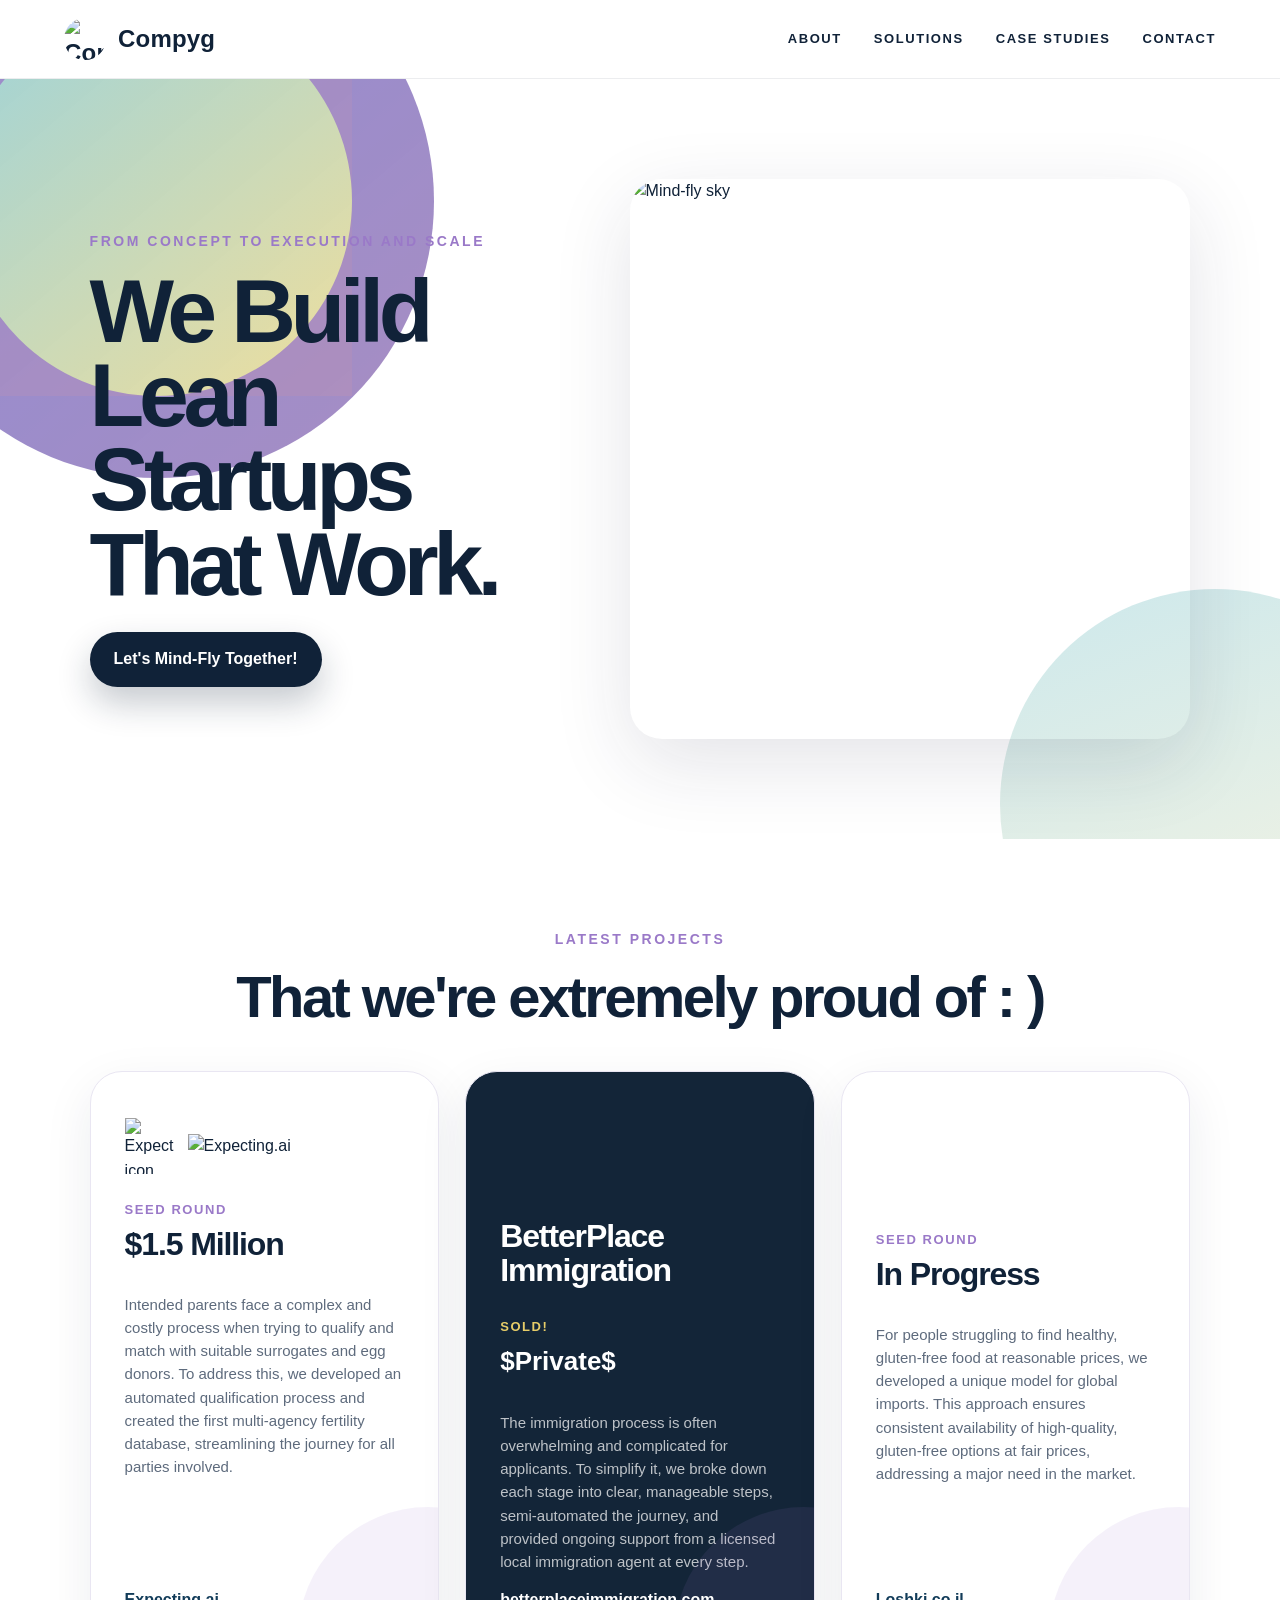
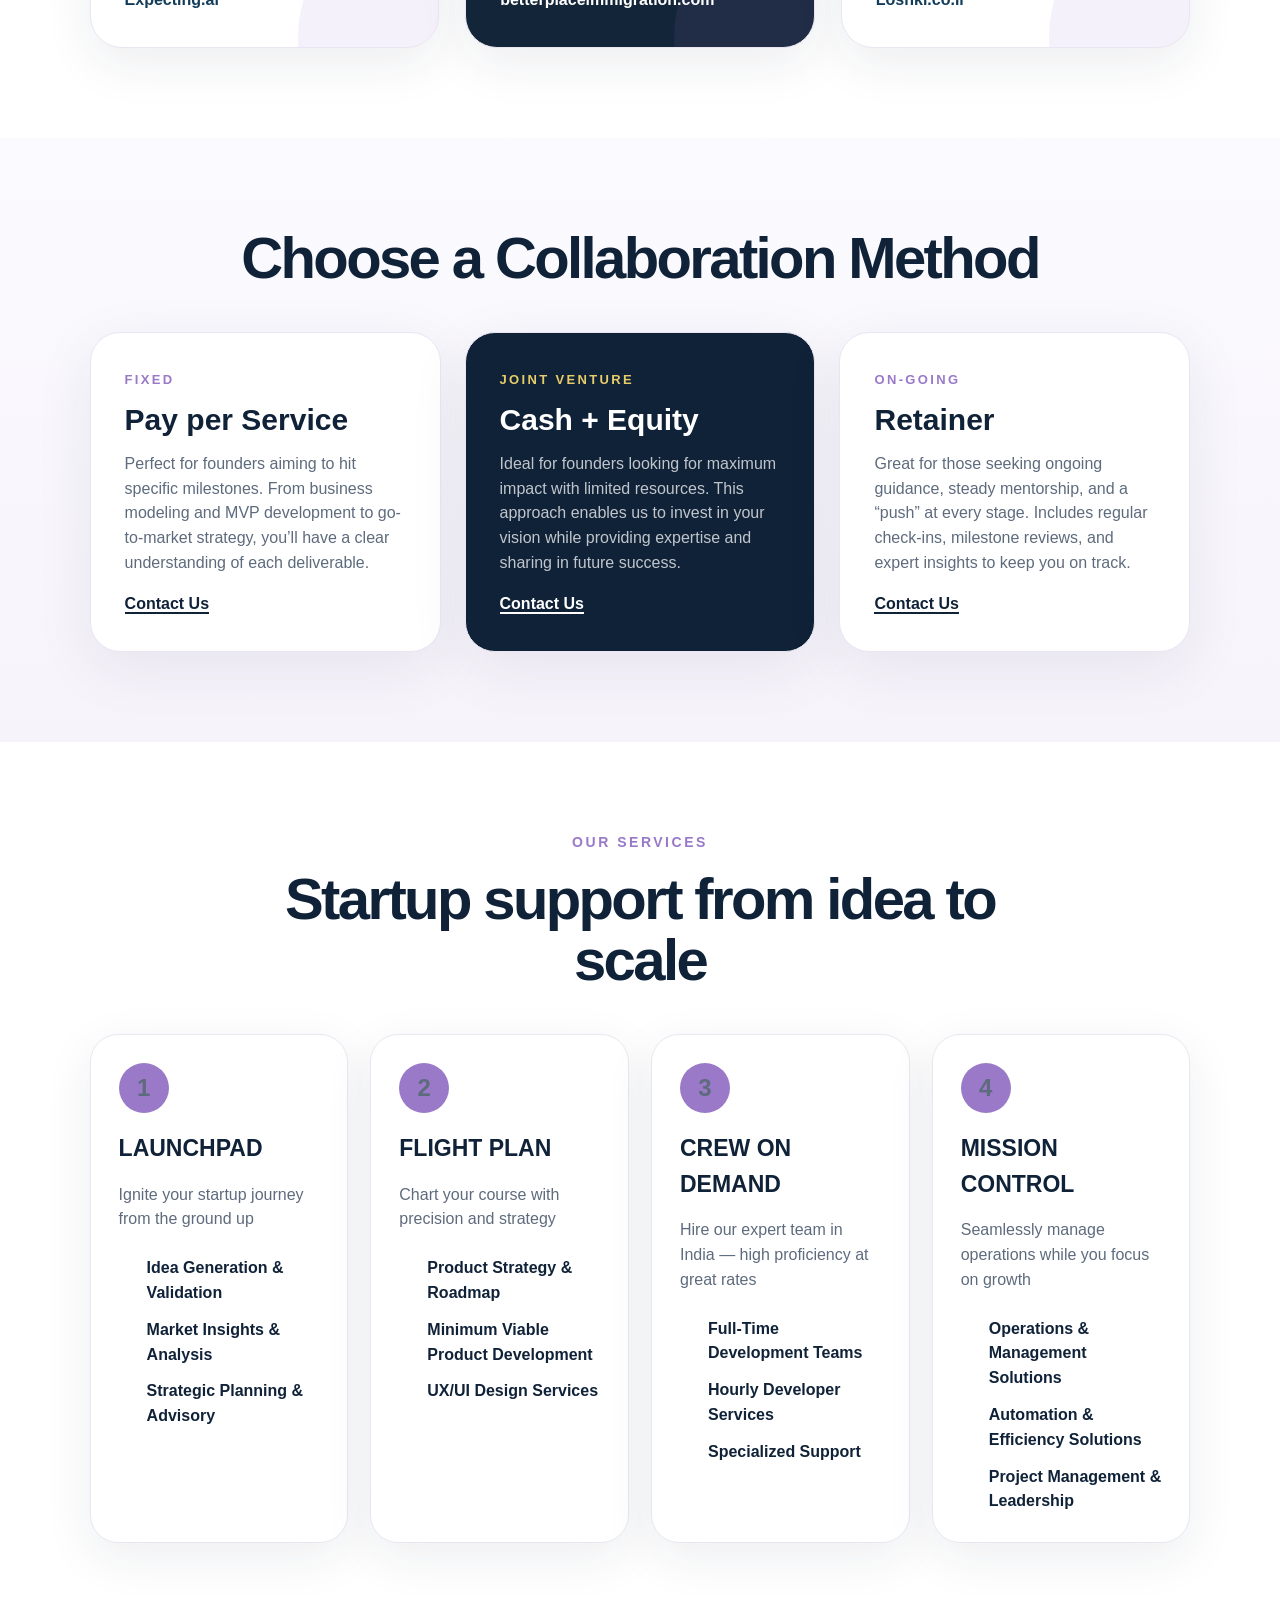
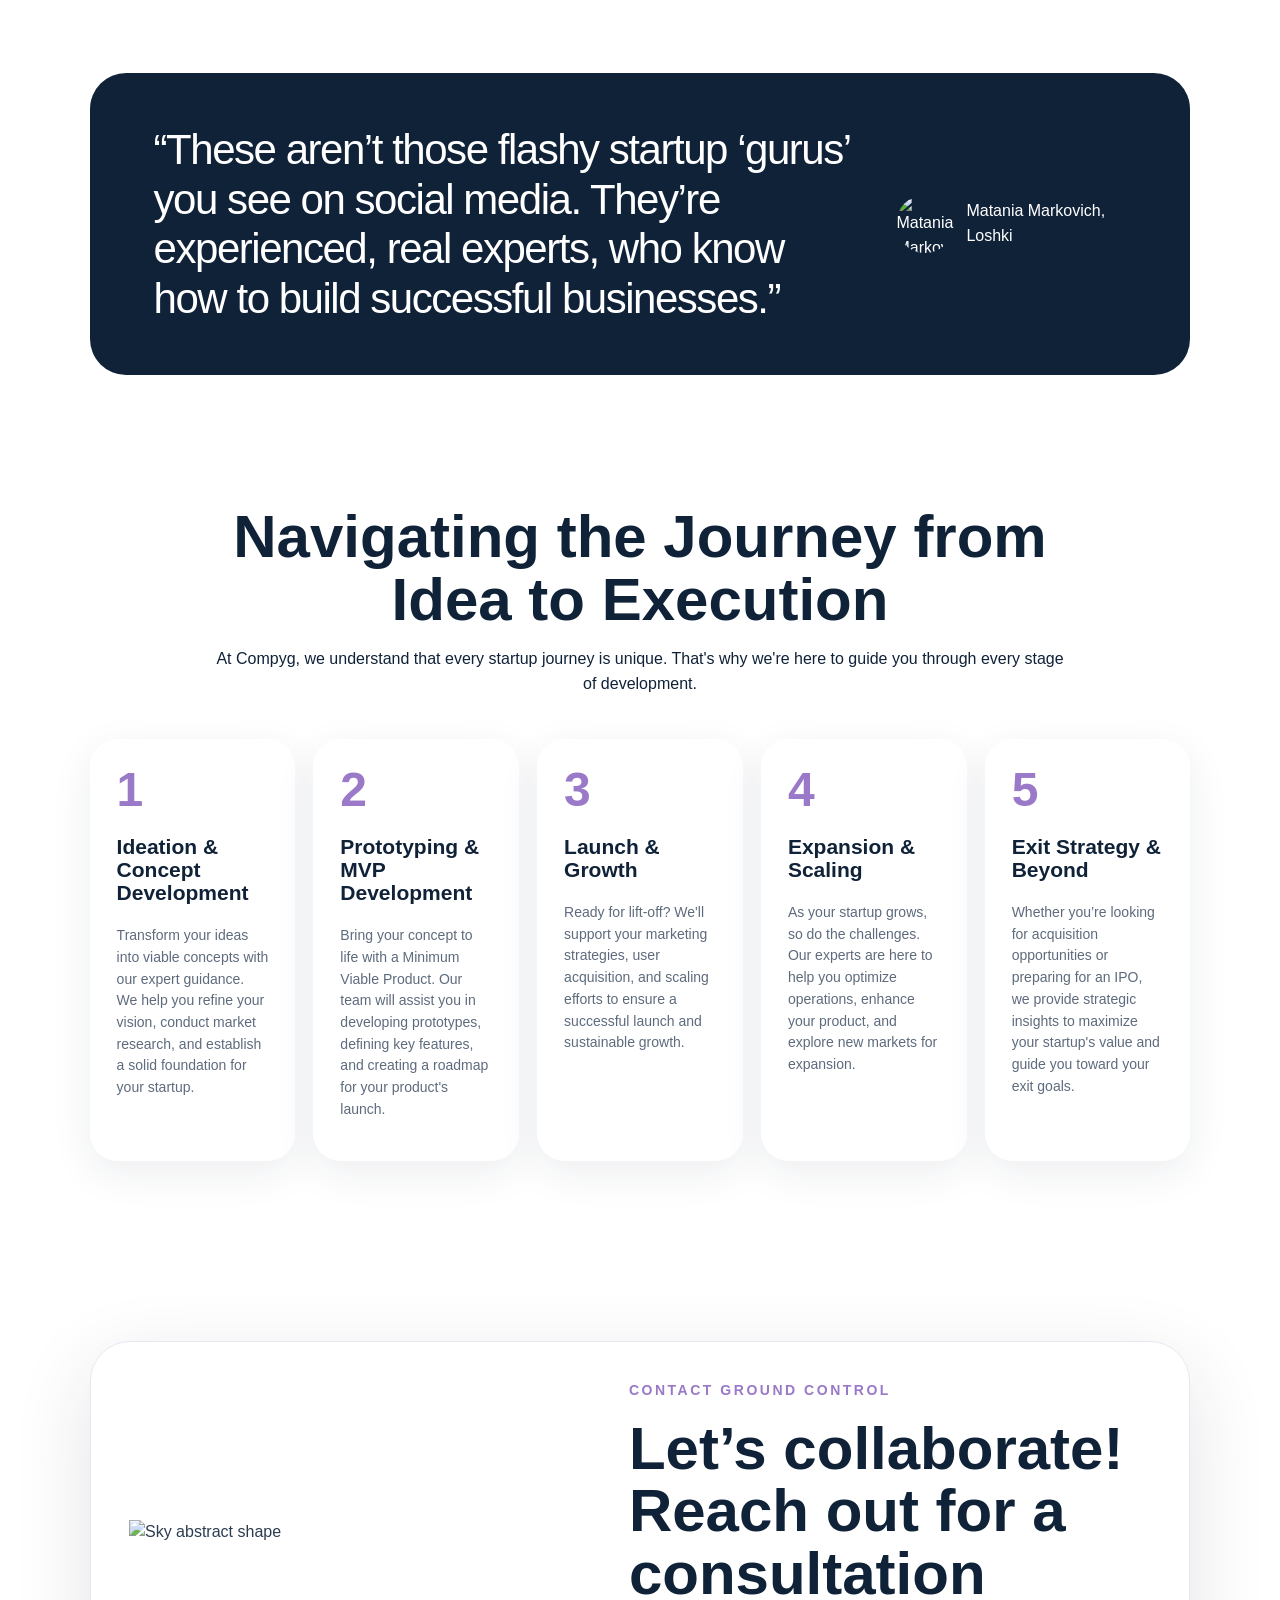
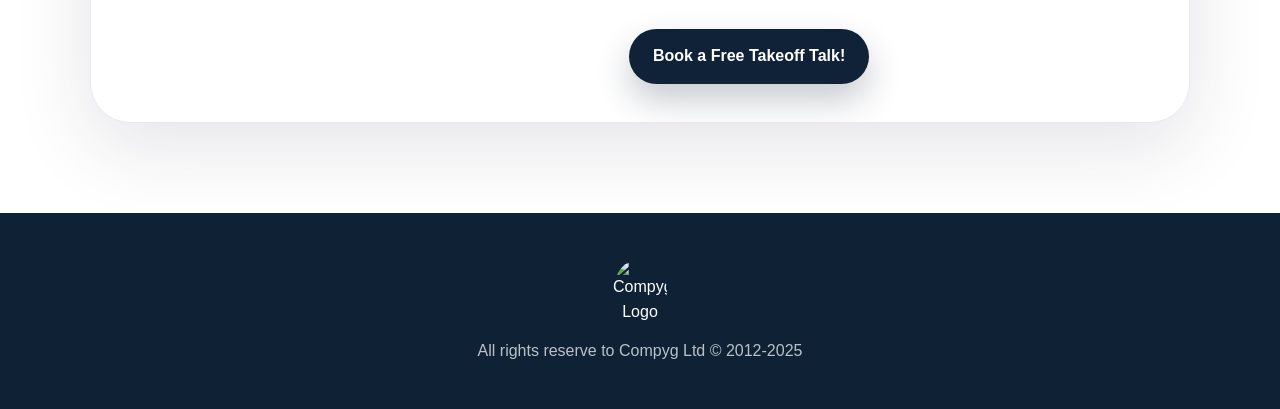
==== index.html @ 59d643e2 "Add files via upload" ====
<!doctype html>
<html lang="en">
<head>
  <meta charset="utf-8" />
  <meta name="viewport" content="width=device-width, initial-scale=1" />
  <title>Compyg | Lean Startups</title>
  <meta name="description" content="Compyg builds lean startups from concept to execution and scale." />
  <link rel="preconnect" href="https://static.wixstatic.com" crossorigin>
  <link rel="stylesheet" href="style.css" />
</head>
<body>
  <header class="site-header" id="top">
    <a class="brand" href="#top" aria-label="Compyg home">
      <img src="https://static.wixstatic.com/media/779230_fb5fd4c34a2f467f9e9f4702137cb8c5~mv2.png/v1/fill/w_49,h_50,al_c,q_85,usm_0.66_1.00_0.01,enc_avif,quality_auto/Compyg%20Logo.png" alt="Compyg Logo" />
      <span>Compyg</span>
    </a>
    <button class="menu-toggle" aria-label="Open menu" aria-expanded="false">☰</button>
    <nav class="nav">
      <a href="#about">ABOUT</a>
      <a href="#solutions">SOLUTIONS</a>
      <a href="#case-studies">CASE STUDIES</a>
      <a href="#contact">CONTACT</a>
    </nav>
  </header>

  <main>
    <section class="hero" id="about">
      <div class="hero-copy reveal">
        <p class="eyebrow">From Concept to Execution and Scale</p>
        <h1>We Build<br>Lean Startups<br>That Work.</h1>
        <a class="button" href="#contact">Let's Mind-Fly Together!</a>
      </div>
      <div class="hero-art reveal delay-1">
        <img src="https://static.wixstatic.com/media/779230_49ca54322d544bb7a9aaeac55e154f4a~mv2.jpeg/v1/fill/w_980,h_560,al_c,q_85,usm_0.66_1.00_0.01,enc_avif,quality_auto/779230_49ca54322d544bb7a9aaeac55e154f4a~mv2.jpeg" alt="Mind-fly sky" />
      </div>
    </section>

    <section class="projects" id="case-studies">
      <div class="section-heading reveal">
        <p class="eyebrow">LATEST PROJECTS</p>
        <h2>That we're extremely proud of : )</h2>
      </div>
      <div class="project-grid">
        <article class="project-card reveal">
          <div class="logo-row">
            <img class="logo-icon" src="https://static.wixstatic.com/media/779230_f5bbeabfd97249acb2cada02f5f7966b~mv2.png/v1/crop/x_0,y_0,w_49,h_56/fill/w_49,h_56,al_c,q_85,enc_avif,quality_auto/expecting.png" alt="Expecting icon" />
            <img class="logo-word" src="https://static.wixstatic.com/media/779230_f5bbeabfd97249acb2cada02f5f7966b~mv2.png/v1/crop/x_48,y_0,w_278,h_56/fill/w_209,h_42,al_c,q_85,usm_0.66_1.00_0.01,enc_avif,quality_auto/expecting.png" alt="Expecting.ai" />
          </div>
          <p class="tag">SEED ROUND</p>
          <h3>$1.5 Million</h3>
          <p>Intended parents face a complex and costly process when trying to qualify and match with suitable surrogates and egg donors. To address this, we developed an automated qualification process and created the first multi-agency fertility database, streamlining the journey for all parties involved.</p>
          <a href="https://expecting.ai" target="_blank" rel="noopener">Expecting.ai</a>
        </article>

        <article class="project-card dark reveal delay-1">
          <div class="project-illustration bird" aria-hidden="true"></div>
          <h3>BetterPlace Immigration</h3>
          <p class="tag">SOLD!</p>
          <h4>$Private$</h4>
          <p>The immigration process is often overwhelming and complicated for applicants. To simplify it, we broke down each stage into clear, manageable steps, semi-automated the journey, and provided ongoing support from a licensed local immigration agent at every step.</p>
          <a href="https://www.betterplaceimmigration.com" target="_blank" rel="noopener">betterplaceimmigration.com</a>
        </article>

        <article class="project-card reveal delay-2">
          <div class="project-illustration loshki" aria-hidden="true"></div>
          <p class="tag">SEED ROUND</p>
          <h3>In Progress</h3>
          <p>For people struggling to find healthy, gluten-free food at reasonable prices, we developed a unique model for global imports. This approach ensures consistent availability of high-quality, gluten-free options at fair prices, addressing a major need in the market.</p>
          <a href="https://loshki.co.il" target="_blank" rel="noopener">Loshki.co.il</a>
        </article>
      </div>
    </section>

    <section class="collaboration">
      <div class="section-heading reveal">
        <h2>Choose a Collaboration Method</h2>
      </div>
      <div class="method-grid">
        <article class="method reveal">
          <span>FIXED</span>
          <h3>Pay per Service</h3>
          <p>Perfect for founders aiming to hit specific milestones. From business modeling and MVP development to go-to-market strategy, you’ll have a clear understanding of each deliverable.</p>
          <a class="text-link" href="#contact">Contact Us</a>
        </article>
        <article class="method featured reveal delay-1">
          <span>JOINT VENTURE</span>
          <h3>Cash + Equity</h3>
          <p>Ideal for founders looking for maximum impact with limited resources. This approach enables us to invest in your vision while providing expertise and sharing in future success.</p>
          <a class="text-link" href="#contact">Contact Us</a>
        </article>
        <article class="method reveal delay-2">
          <span>ON-GOING</span>
          <h3>Retainer</h3>
          <p>Great for those seeking ongoing guidance, steady mentorship, and a “push” at every stage. Includes regular check-ins, milestone reviews, and expert insights to keep you on track.</p>
          <a class="text-link" href="#contact">Contact Us</a>
        </article>
      </div>
    </section>

    <section class="services" id="solutions">
      <div class="section-heading reveal">
        <p class="eyebrow">OUR SERVICES</p>
        <h2>Startup support from idea to scale</h2>
      </div>
      <div class="services-grid">
        <article class="service-card reveal">
          <p class="number">1</p>
          <h3>LAUNCHPAD</h3>
          <p>Ignite your startup journey from the ground up</p>
          <ul>
            <li>Idea Generation & Validation</li>
            <li>Market Insights & Analysis</li>
            <li>Strategic Planning & Advisory</li>
          </ul>
        </article>
        <article class="service-card reveal delay-1">
          <p class="number">2</p>
          <h3>FLIGHT PLAN</h3>
          <p>Chart your course with precision and strategy</p>
          <ul>
            <li>Product Strategy & Roadmap</li>
            <li>Minimum Viable Product Development</li>
            <li>UX/UI Design Services</li>
          </ul>
        </article>
        <article class="service-card reveal delay-2">
          <p class="number">3</p>
          <h3>CREW ON DEMAND</h3>
          <p>Hire our expert team in India — high proficiency at great rates</p>
          <ul>
            <li>Full-Time Development Teams</li>
            <li>Hourly Developer Services</li>
            <li>Specialized Support</li>
          </ul>
        </article>
        <article class="service-card reveal delay-3">
          <p class="number">4</p>
          <h3>MISSION CONTROL</h3>
          <p>Seamlessly manage operations while you focus on growth</p>
          <ul>
            <li>Operations & Management Solutions</li>
            <li>Automation & Efficiency Solutions</li>
            <li>Project Management & Leadership</li>
          </ul>
        </article>
      </div>
    </section>

    <section class="testimonial reveal">
      <blockquote>“These aren’t those flashy startup ‘gurus’ you see on social media. They’re experienced, real experts, who know how to build successful businesses.”</blockquote>
      <div class="person">
        <img src="https://static.wixstatic.com/media/779230_3e6a9fab31aa40bdb176e8ccf349cb97~mv2.png/v1/fill/w_50,h_50,al_c,q_85,usm_0.66_1.00_0.01,enc_avif,quality_auto/Matania.png" alt="Matania Markovich" />
        <span>Matania Markovich, Loshki</span>
      </div>
    </section>

    <section class="journey">
      <div class="journey-bg" aria-hidden="true"></div>
      <div class="journey-content reveal">
        <h2>Navigating the Journey from Idea to Execution</h2>
        <p>At Compyg, we understand that every startup journey is unique. That's why we're here to guide you through every stage of development.</p>
      </div>
      <div class="timeline">
        <article class="step reveal"><b>1</b><h3>Ideation & Concept Development</h3><p>Transform your ideas into viable concepts with our expert guidance. We help you refine your vision, conduct market research, and establish a solid foundation for your startup.</p></article>
        <article class="step reveal"><b>2</b><h3>Prototyping & MVP Development</h3><p>Bring your concept to life with a Minimum Viable Product. Our team will assist you in developing prototypes, defining key features, and creating a roadmap for your product's launch.</p></article>
        <article class="step reveal"><b>3</b><h3>Launch & Growth</h3><p>Ready for lift-off? We'll support your marketing strategies, user acquisition, and scaling efforts to ensure a successful launch and sustainable growth.</p></article>
        <article class="step reveal"><b>4</b><h3>Expansion & Scaling</h3><p>As your startup grows, so do the challenges. Our experts are here to help you optimize operations, enhance your product, and explore new markets for expansion.</p></article>
        <article class="step reveal"><b>5</b><h3>Exit Strategy & Beyond</h3><p>Whether you’re looking for acquisition opportunities or preparing for an IPO, we provide strategic insights to maximize your startup's value and guide you toward your exit goals.</p></article>
      </div>
    </section>

    <section class="contact" id="contact">
      <div class="contact-card reveal">
        <img src="https://static.wixstatic.com/media/779230_6e0ff7c72d1e427b8496a004bf12462e~mv2.png/v1/fill/w_640,h_618,al_c,q_90,usm_0.66_1.00_0.01,enc_avif,quality_auto/CONTACT.png" alt="Sky abstract shape" />
        <div>
          <p class="eyebrow">CONTACT GROUND CONTROL</p>
          <h2>Let’s collaborate! Reach out for a consultation</h2>
          <a class="button" href="mailto:info@compyg.com?subject=Free%20Takeoff%20Talk">Book a Free Takeoff Talk!</a>
        </div>
      </div>
    </section>
  </main>

  <footer>
    <img src="https://static.wixstatic.com/media/779230_fb5fd4c34a2f467f9e9f4702137cb8c5~mv2.png/v1/fill/w_49,h_50,al_c,q_85,usm_0.66_1.00_0.01,enc_avif,quality_auto/Compyg%20Logo.png" alt="Compyg Logo" />
    <p>All rights reserve to Compyg Ltd © 2012-2025</p>
  </footer>

  <script src="script.js"></script>
</body>
</html>
---- style.css ----
:root {
  
  --ink:#102238;
  --muted:#5e6b7d;
  --soft:#f6f3fb;
  --line:#e9e6f2;
  --purple:#9a79c8;
  --gold:#e7cd68;
  --blue:#123c59;
  --sky:#73c0ca;
  --white:#fff;
  --shadow:0 24px 80px rgba(31,32,68,.12);
}
* {
  box-sizing:border-box}
html {
  scroll-behavior:smooth}
body {
  margin:0;
  font-family:Inter,Arial,Helvetica,sans-serif;
  color:var(--ink);
  background:#fff;
  line-height:1.55;
  overflow-x:hidden}
a {
  color:inherit;
  text-decoration:none}
 img {
  max-width:100%;
  display:block}
.site-header {
  position:sticky;
  top:0;
  z-index:20;
  background:rgba(255,255,255,.9);
  backdrop-filter:blur(14px);
  display:flex;
  align-items:center;
  justify-content:space-between;
  padding:18px clamp(20px,5vw,72px);
  border-bottom:1px solid rgba(16,34,56,.08)}
.brand {
  display:flex;
  align-items:center;
  gap:12px;
  font-weight:800;
  font-size:24px;
  letter-spacing:.2px}
.brand img {
  width:42px;
  height:42px;
  border-radius:50%}
.nav {
  display:flex;
  align-items:center;
  gap:32px;
  font-size:13px;
  font-weight:800;
  letter-spacing:.12em}
.nav a {
  position:relative}
.nav a:after {
  content:"";
  position:absolute;
  left:0;
  right:0;
  bottom:-7px;
  height:2px;
  background:var(--purple);
  transform:scaleX(0);
  transition:.25s}
.nav a:hover:after {
  transform:scaleX(1)}
.menu-toggle {
  display:none;
  border:0;
  background:transparent;
  font-size:26px;
  padding:10px;
  line-height:1;
  cursor:pointer;
  min-width:44px;
  min-height:44px}
.hero {
  position:relative;
  min-height:760px;
  display:grid;
  grid-template-columns:minmax(280px,480px) 1fr;
  gap:60px;
  align-items:center;
  padding:80px clamp(20px,7vw,96px);
  overflow:hidden}
.hero:before {
  content:"";
  position:absolute;
  top:-155px;
  left:-120px;
  width:390px;
  height:390px;
  border-radius:50%;
  border:82px solid rgba(154,121,200,.78);
  background:linear-gradient(140deg,rgba(115,192,202,.7),rgba(231,205,104,.65));
  z-index:-1}
.hero:after {
  content:"";
  position:absolute;
  right:-150px;
  bottom:-180px;
  width:430px;
  height:430px;
  border-radius:50%;
  background:linear-gradient(160deg,rgba(115,192,202,.36),rgba(231,205,104,.2));
  z-index:-1}
.eyebrow {
  font-size:14px;
  text-transform:uppercase;
  letter-spacing:.18em;
  font-weight:900;
  color:var(--purple);
  margin:0 0 16px}
.hero h1 {
  font-size:clamp(52px,7vw,92px);
  line-height:.94;
  margin:0 0 26px;
  letter-spacing:-.06em}
.button {
  display:inline-flex;
  align-items:center;
  justify-content:center;
  background:var(--ink);
  color:#fff;
  border-radius:999px;
  padding:15px 24px;
  font-weight:800;
  box-shadow:0 16px 34px rgba(16,34,56,.24);
  transition:.25s}
.button:hover {
  transform:translateY(-2px);
  box-shadow:0 20px 42px rgba(16,34,56,.3)}
.hero-art {
  border-radius:32px;
  overflow:hidden;
  box-shadow:var(--shadow);
  transform:rotate(-1deg)}
.hero-art img {
  width:100%;
  height:min(56vw,560px);
  object-fit:cover}
.projects,.collaboration,.services,.journey,.contact {
  padding:90px clamp(20px,7vw,96px)}
.section-heading {
  text-align:center;
  max-width:850px;
  margin:0 auto 44px}
.section-heading h2 {
  font-size:clamp(32px,5vw,58px);
  line-height:1.04;
  margin:0;
  letter-spacing:-.045em}
.project-grid {
  display:grid;
  grid-template-columns:repeat(3,1fr);
  gap:26px}
.project-card {
  background:#fff;
  border:1px solid var(--line);
  border-radius:32px;
  padding:34px;
  min-height:380px;
  display:flex;
  flex-direction:column;
  box-shadow:0 16px 50px rgba(31,32,68,.08);
  position:relative;
  overflow:hidden}
.project-card:before {
  content:"";
  position:absolute;
  inset:auto -120px -120px auto;
  width:260px;
  height:260px;
  border-radius:50%;
  background:rgba(154,121,200,.1)}
.project-card.dark {
  background:#132538;
  color:#fff}
.logo-row {
  height:80px;
  display:flex;
  align-items:center;
  gap:14px}
.logo-icon {
  width:49px;
  height:56px}
.logo-word {
  width:190px}
.tag {
  font-weight:900;
  color:var(--purple);
  letter-spacing:.12em;
  font-size:13px;
  text-transform:uppercase;
  margin:14px 0 4px}
.project-card.dark .tag {
  color:var(--gold)}
.project-card h3 {
  font-size:32px;
  line-height:1.05;
  margin:4px 0 16px;
  letter-spacing:-.035em}
.project-card h4 {
  font-size:26px;
  margin:0 0 14px}
.project-card p:not(.tag) {
  color:var(--muted);
  font-size:15px}
.project-card.dark p:not(.tag) {
  color:rgba(255,255,255,.72)}
.project-card a {
  font-weight:900;
  margin-top:auto;
  color:var(--blue);
  position:relative;
  z-index:1}
.project-card.dark a {
  color:#fff}
.project-illustration {
  height:96px;
  margin-bottom:14px;
  background-size:contain;
  background-repeat:no-repeat;
  background-position:left center}
.project-illustration.bird {
  background-image:url('https://static.wixstatic.com/media/779230_8e7aba164dcc4665a19f50f74b8e1655~mv2.png/v1/crop/x_0,y_0,w_342,h_446/fill/w_56,h_73,al_c,q_85,usm_0.66_1.00_0.01,enc_avif,quality_auto/Bird.png');
  filter:invert(1)}
.project-illustration.loshki {
  background-image:url('https://static.wixstatic.com/media/779230_6be3bb2d49db43e0b0cdea780b04cebc~mv2.png/v1/fill/w_238,h_113,al_c,q_85,usm_0.66_1.00_0.01,enc_avif,quality_auto/4.png')}
.collaboration {
  background:linear-gradient(180deg,#fbfbff,#f7f3fb)}
.method-grid {
  display:grid;
  grid-template-columns:repeat(3,1fr);
  gap:24px}
.method {
  background:#fff;
  border:1px solid var(--line);
  border-radius:30px;
  padding:34px;
  box-shadow:0 16px 60px rgba(31,32,68,.08)}
.method.featured {
  background:var(--ink);
  color:#fff;
  transform:translateY(-16px)}
.method span {
  font-size:13px;
  font-weight:900;
  letter-spacing:.18em;
  color:var(--purple)}
.method.featured span {
  color:var(--gold)}
.method h3 {
  font-size:30px;
  line-height:1.05;
  margin:12px 0 14px}
.method p {
  color:var(--muted)}
.method.featured p {
  color:rgba(255,255,255,.74)}
.text-link {
  font-weight:900;
  border-bottom:2px solid currentColor}
.services-grid {
  display:grid;
  grid-template-columns:repeat(4,1fr);
  gap:22px}
.service-card {
  border-radius:28px;
  padding:28px;
  background:#fff;
  border:1px solid var(--line);
  box-shadow:0 14px 50px rgba(31,32,68,.08)}
.number {
  width:50px;
  height:50px;
  border-radius:50%;
  display:grid;
  place-items:center;
  background:var(--purple);
  color:#fff;
  font-size:24px;
  font-weight:900;
  margin:0 0 18px!important}
.service-card h3 {
  font-size:23px;
  margin:0 0 10px}
.service-card p {
  color:var(--muted)}
.service-card ul {
  list-style:none;
  padding:0;
  margin:24px 0 0;
  display:grid;
  gap:12px}
.service-card li {
  position:relative;
  padding-left:28px;
  font-weight:700}
.service-card li:before {
  content:"";
  position:absolute;
  left:0;
  top:.4em;
  width:18px;
  height:18px;
  background:url('https://static.wixstatic.com/media/779230_03b8ab5324274835b4e51597aad52c8b~mv2.png/v1/fill/w_25,h_25,al_c,q_85,usm_0.66_1.00_0.01,enc_avif,quality_auto/Compyg%20Logo%20-%20V2.png') center/contain no-repeat}
.testimonial {
  margin:40px clamp(20px,7vw,96px);
  padding:52px clamp(24px,5vw,70px);
  border-radius:36px;
  background:#102238;
  color:#fff;
  display:flex;
  align-items:center;
  justify-content:space-between;
  gap:40px}
.testimonial blockquote {
  font-size:clamp(24px,4vw,42px);
  line-height:1.18;
  margin:0;
  letter-spacing:-.035em;
  max-width:900px}
.person {
  display:flex;
  align-items:center;
  gap:12px;
  min-width:230px}
.person img {
  width:58px;
  height:58px;
  border-radius:50%}
.journey {
  position:relative;
  background-image:linear-gradient(rgba(255,255,255,.86),rgba(255,255,255,.98)),url('https://static.wixstatic.com/media/779230_0f1f7bf6b04548d8a624fe1e39b440ab~mv2.webp/v1/fill/w_720,h_446,al_c,lg_1,q_80,enc_avif,quality_auto/779230_0f1f7bf6b04548d8a624fe1e39b440ab~mv2.webp');
  background-position:center;
  background-size:cover;
  background-attachment:fixed}
@media(hover:none),(max-width:1000px) {
  .journey {
    background-attachment:scroll}
}
.journey-content {
  max-width:850px;
  margin:0 auto 42px;
  text-align:center}
.journey-content h2 {
  font-size:clamp(34px,5vw,60px);
  line-height:1.05;
  margin:0 0 16px}
.timeline {
  display:grid;
  grid-template-columns:repeat(5,1fr);
  gap:18px}
.step {
  background:rgba(255,255,255,.84);
  backdrop-filter:blur(12px);
  border:1px solid rgba(255,255,255,.9);
  border-radius:28px;
  padding:26px;
  box-shadow:0 12px 40px rgba(31,32,68,.08)}
.step b {
  font-size:48px;
  color:var(--purple);
  line-height:1}
.step h3 {
  font-size:21px;
  line-height:1.1}
.step p {
  font-size:14px;
  color:var(--muted)}
.contact-card {
  max-width:1100px;
  margin:auto;
  border-radius:40px;
  background:#fff;
  border:1px solid var(--line);
  box-shadow:var(--shadow);
  display:grid;
  grid-template-columns:.9fr 1fr;
  gap:30px;
  align-items:center;
  padding:38px;
  overflow:hidden}
.contact-card img {
  opacity:.88}
.contact-card h2 {
  font-size:clamp(34px,5vw,60px);
  line-height:1.04;
  margin:0 0 24px}
footer {
  padding:46px 20px;
  text-align:center;
  background:#0f2134;
  color:#fff}
footer img {
  width:54px;
  margin:0 auto 14px;
  border-radius:50%}
footer p {
  margin:0;
  color:rgba(255,255,255,.72)}
.reveal {
  opacity:0;
  transform:translateY(22px);
  transition:opacity .65s ease,transform .65s ease}
.reveal.visible {
  opacity:1;
  transform:none}
.delay-1 {
  transition-delay:.1s}
.delay-2 {
  transition-delay:.2s}
.delay-3 {
  transition-delay:.3s}
@media(max-width:1000px) {
  .hero {
  grid-template-columns:1fr;
  min-height:auto}
.project-grid,.method-grid {
  grid-template-columns:1fr}
.method.featured {
  transform:none}
.services-grid {
  grid-template-columns:repeat(2,1fr)}
.timeline {
  grid-template-columns:1fr 1fr}
.testimonial {
  display:block}
.person {
  margin-top:28px}
.contact-card {
  grid-template-columns:1fr}
}
@media(max-width:720px) {
  .site-header {
  padding:14px 18px}
.menu-toggle {
  display:block}
.nav {
  position:absolute;
  top:70px;
  left:16px;
  right:16px;
  padding:18px;
  background:#fff;
  border:1px solid var(--line);
  border-radius:18px;
  box-shadow:var(--shadow);
  display:none;
  flex-direction:column;
  align-items:flex-start}
.nav.open {
  display:flex}
.hero,.projects,.collaboration,.services,.journey,.contact {
  padding:62px 18px}
.hero h1 {
  font-size:54px}
.services-grid,.timeline {
  grid-template-columns:1fr}
.project-card,.method,.service-card {
  border-radius:24px;
  padding:26px}
.testimonial {
  margin:20px 18px;
  padding:32px 24px}
.brand span {
  font-size:20px}
}

@media(max-width:480px) {
  .hero {
    padding:48px 16px;
    gap:36px}
  .hero:before {
    width:240px;
    height:240px;
    border-width:48px;
    top:-90px;
    left:-80px}
  .hero:after {
    width:260px;
    height:260px;
    right:-110px;
    bottom:-120px}
  .hero h1 {
    font-size:38px;
    letter-spacing:-.04em}
  .eyebrow {
    font-size:12px}
  .button {
    width:100%;
    padding:16px 20px}
  .section-heading h2 {
    font-size:28px}
  .project-card,.method,.service-card {
    padding:22px}
  .project-card h3 {
    font-size:26px}
  .timeline {
    grid-template-columns:1fr}
  .step b {
    font-size:36px}
  .testimonial blockquote {
    font-size:22px}
  .contact-card {
    padding:24px;
    border-radius:28px}
  .contact-card h2 {
    font-size:28px}
}

/* Respect reduced-motion preference: skip the reveal animation entirely */
@media(prefers-reduced-motion:reduce) {
  html {
    scroll-behavior:auto}
  .reveal {
    opacity:1;
    transform:none;
    transition:none}
}
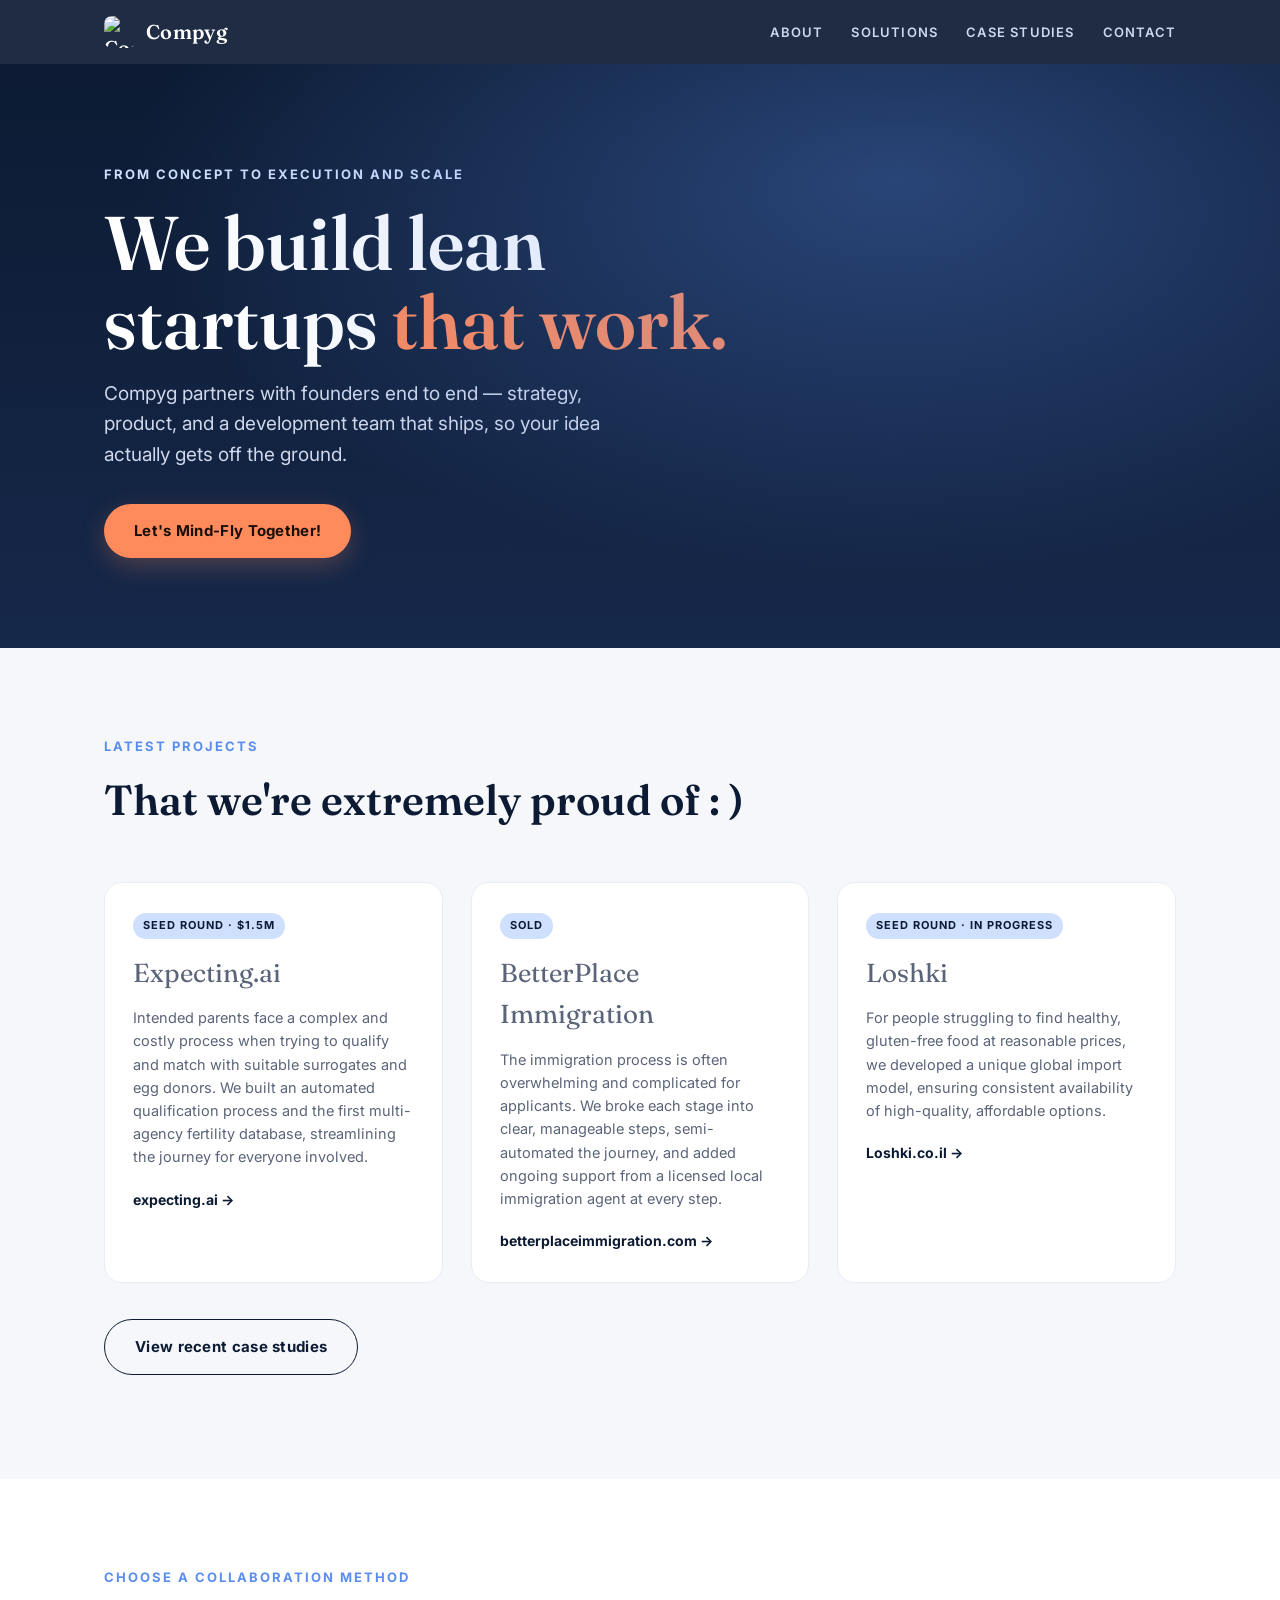
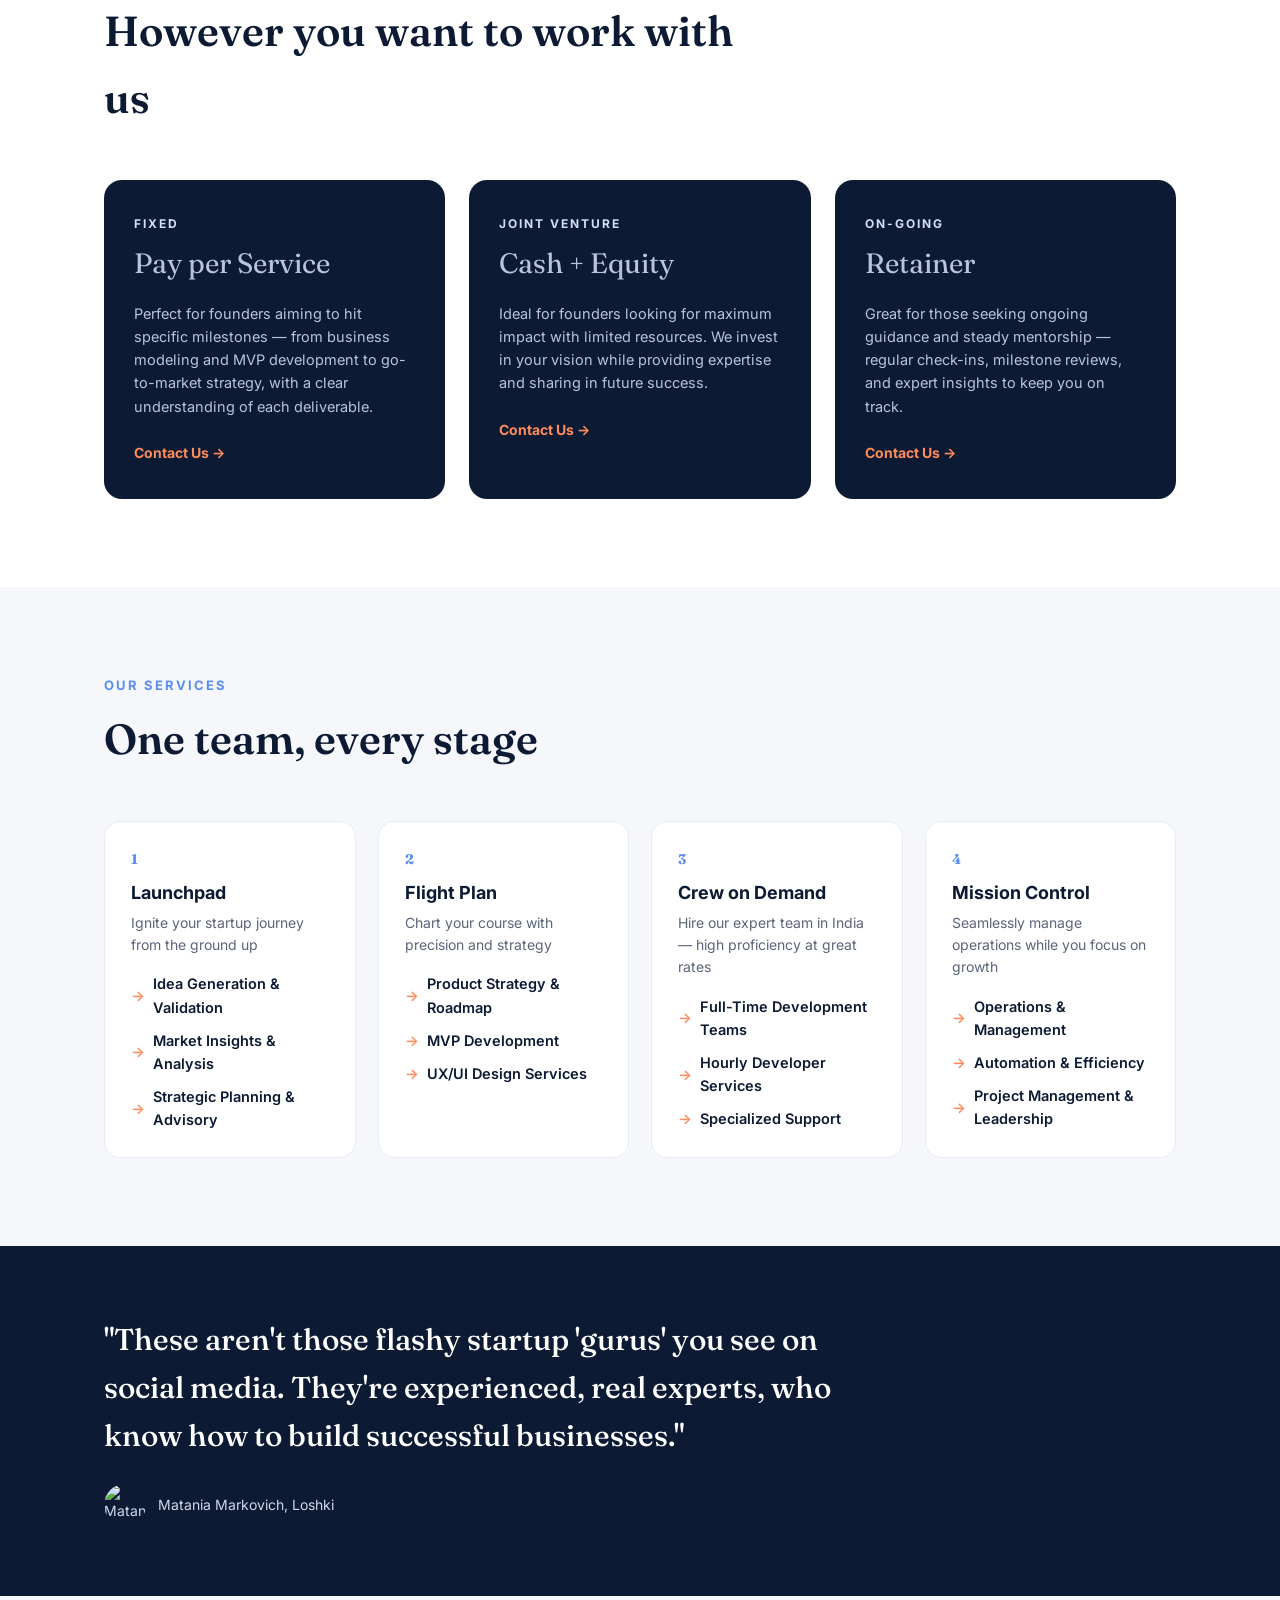
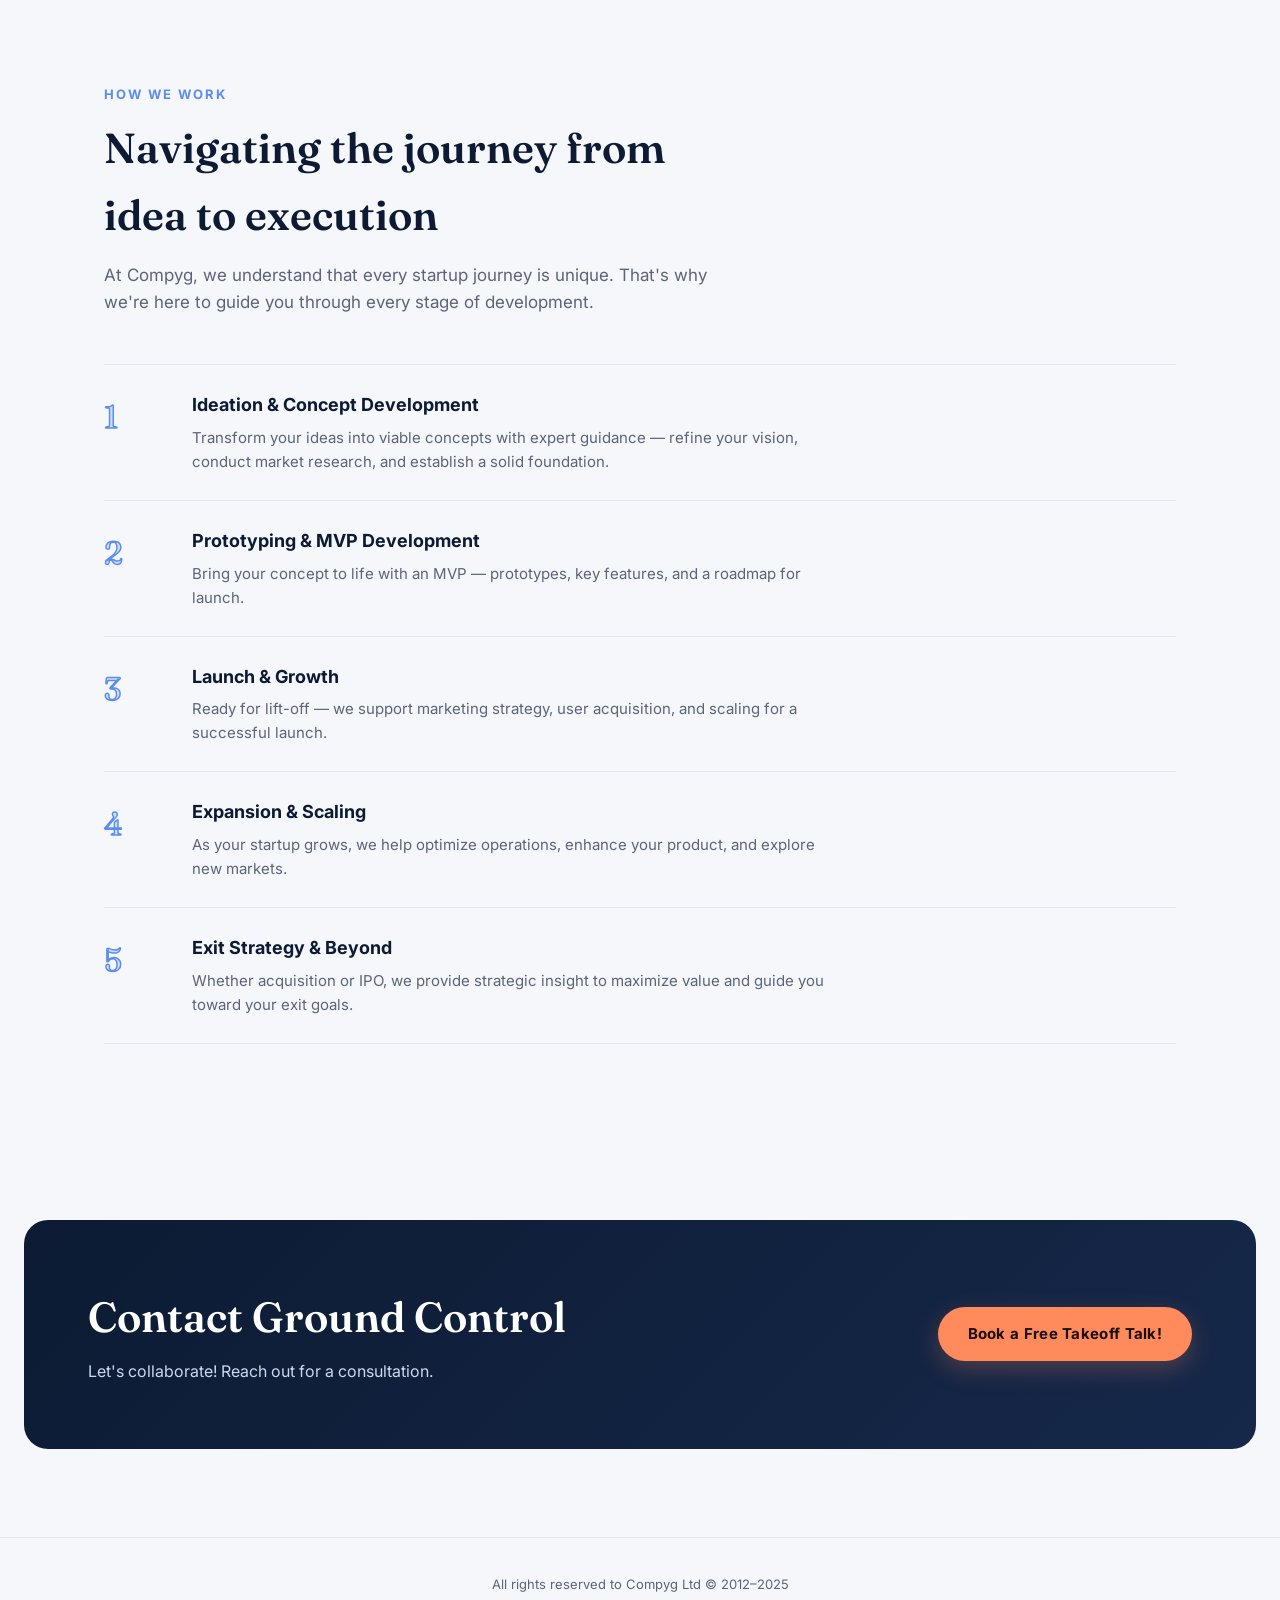
==== commit 494dff4f: "Add files via upload" ====
--- a/index.html
+++ b/index.html
@@ -1,191 +1,191 @@
-<!doctype html>
+<!DOCTYPE html>
 <html lang="en">
 <head>
-  <meta charset="utf-8" />
-  <meta name="viewport" content="width=device-width, initial-scale=1" />
-  <title>Compyg | Lean Startups</title>
-  <meta name="description" content="Compyg builds lean startups from concept to execution and scale." />
-  <link rel="preconnect" href="https://static.wixstatic.com" crossorigin>
-  <link rel="stylesheet" href="style.css" />
+<meta charset="UTF-8">
+<meta name="viewport" content="width=device-width, initial-scale=1">
+<title>Compyg | Lean Startups</title>
+<meta name="description" content="Compyg builds lean startups from concept to execution and scale. Our projects simplify complex journeys and empower founders for lasting success.">
+<link rel="preconnect" href="https://fonts.googleapis.com">
+<link href="https://fonts.googleapis.com/css2?family=Fraunces:wght@500;600;700&family=Inter:wght@400;500;600;700&display=swap" rel="stylesheet">
+<link rel="stylesheet" href="style.css">
 </head>
 <body>
-  <header class="site-header" id="top">
-    <a class="brand" href="#top" aria-label="Compyg home">
-      <img src="https://static.wixstatic.com/media/779230_fb5fd4c34a2f467f9e9f4702137cb8c5~mv2.png/v1/fill/w_49,h_50,al_c,q_85,usm_0.66_1.00_0.01,enc_avif,quality_auto/Compyg%20Logo.png" alt="Compyg Logo" />
-      <span>Compyg</span>
-    </a>
-    <button class="menu-toggle" aria-label="Open menu" aria-expanded="false">☰</button>
-    <nav class="nav">
-      <a href="#about">ABOUT</a>
-      <a href="#solutions">SOLUTIONS</a>
-      <a href="#case-studies">CASE STUDIES</a>
-      <a href="#contact">CONTACT</a>
-    </nav>
-  </header>
 
-  <main>
-    <section class="hero" id="about">
-      <div class="hero-copy reveal">
-        <p class="eyebrow">From Concept to Execution and Scale</p>
-        <h1>We Build<br>Lean Startups<br>That Work.</h1>
-        <a class="button" href="#contact">Let's Mind-Fly Together!</a>
+<header class="site">
+  <nav class="nav">
+    <a class="brand" href="index.html"><img src="https://static.wixstatic.com/media/779230_fb5fd4c34a2f467f9e9f4702137cb8c5~mv2.png" alt="Compyg logo">Compyg</a>
+    <button class="navtoggle" onclick="document.querySelector('.navlinks').classList.toggle('open')">☰</button>
+    <ul class="navlinks">
+      <li><a href="about.html">About</a></li>
+      <li><a href="solutions.html">Solutions</a></li>
+      <li><a href="case-studies.html">Case Studies</a></li>
+      <li><a href="contact.html">Contact</a></li>
+    </ul>
+  </nav>
+</header>
+
+<section class="hero">
+  <div class="wrap">
+    <div class="eyebrow">From concept to execution and scale</div>
+    <h1>We build lean<br>startups <em>that work.</em></h1>
+    <p class="lead">Compyg partners with founders end to end — strategy, product, and a development team that ships, so your idea actually gets off the ground.</p>
+    <a class="btn" href="contact.html">Let's Mind-Fly Together!</a>
+  </div>
+</section>
+
+<section>
+  <div class="wrap">
+    <div class="section-head">
+      <div class="kicker">Latest Projects</div>
+      <h2>That we're extremely proud of : )</h2>
+    </div>
+    <div class="projects-grid">
+      <div class="project-card">
+        <span class="tag">Seed Round · $1.5M</span>
+        <p class="figure">Expecting.ai</p>
+        <p>Intended parents face a complex and costly process when trying to qualify and match with suitable surrogates and egg donors. We built an automated qualification process and the first multi-agency fertility database, streamlining the journey for everyone involved.</p>
+        <a class="who" href="https://expecting.ai/" target="_blank" rel="noopener">expecting.ai →</a>
       </div>
-      <div class="hero-art reveal delay-1">
-        <img src="https://static.wixstatic.com/media/779230_49ca54322d544bb7a9aaeac55e154f4a~mv2.jpeg/v1/fill/w_980,h_560,al_c,q_85,usm_0.66_1.00_0.01,enc_avif,quality_auto/779230_49ca54322d544bb7a9aaeac55e154f4a~mv2.jpeg" alt="Mind-fly sky" />
+      <div class="project-card">
+        <span class="tag">Sold</span>
+        <p class="figure">BetterPlace Immigration</p>
+        <p>The immigration process is often overwhelming and complicated for applicants. We broke each stage into clear, manageable steps, semi-automated the journey, and added ongoing support from a licensed local immigration agent at every step.</p>
+        <a class="who" href="https://www.betterplaceimmigration.com/" target="_blank" rel="noopener">betterplaceimmigration.com →</a>
       </div>
-    </section>
+      <div class="project-card">
+        <span class="tag">Seed Round · In Progress</span>
+        <p class="figure">Loshki</p>
+        <p>For people struggling to find healthy, gluten-free food at reasonable prices, we developed a unique global import model, ensuring consistent availability of high-quality, affordable options.</p>
+        <a class="who" href="https://loshki.co.il/" target="_blank" rel="noopener">Loshki.co.il →</a>
+      </div>
+    </div>
+    <p style="margin-top:36px"><a class="btn ghost" style="border-color:#0c1b33;color:#0c1b33" href="case-studies.html">View recent case studies</a></p>
+  </div>
+</section>
 
-    <section class="projects" id="case-studies">
-      <div class="section-heading reveal">
-        <p class="eyebrow">LATEST PROJECTS</p>
-        <h2>That we're extremely proud of : )</h2>
+<section style="background:#fff">
+  <div class="wrap">
+    <div class="section-head">
+      <div class="kicker">Choose a collaboration method</div>
+      <h2>However you want to work with us</h2>
+    </div>
+    <div class="tri-grid">
+      <div class="tri-card">
+        <h3 class="label">Fixed</h3>
+        <p class="price">Pay per Service</p>
+        <p>Perfect for founders aiming to hit specific milestones — from business modeling and MVP development to go-to-market strategy, with a clear understanding of each deliverable.</p>
+        <a href="contact.html">Contact Us →</a>
       </div>
-      <div class="project-grid">
-        <article class="project-card reveal">
-          <div class="logo-row">
-            <img class="logo-icon" src="https://static.wixstatic.com/media/779230_f5bbeabfd97249acb2cada02f5f7966b~mv2.png/v1/crop/x_0,y_0,w_49,h_56/fill/w_49,h_56,al_c,q_85,enc_avif,quality_auto/expecting.png" alt="Expecting icon" />
-            <img class="logo-word" src="https://static.wixstatic.com/media/779230_f5bbeabfd97249acb2cada02f5f7966b~mv2.png/v1/crop/x_48,y_0,w_278,h_56/fill/w_209,h_42,al_c,q_85,usm_0.66_1.00_0.01,enc_avif,quality_auto/expecting.png" alt="Expecting.ai" />
-          </div>
-          <p class="tag">SEED ROUND</p>
-          <h3>$1.5 Million</h3>
-          <p>Intended parents face a complex and costly process when trying to qualify and match with suitable surrogates and egg donors. To address this, we developed an automated qualification process and created the first multi-agency fertility database, streamlining the journey for all parties involved.</p>
-          <a href="https://expecting.ai" target="_blank" rel="noopener">Expecting.ai</a>
-        </article>
+      <div class="tri-card">
+        <h3 class="label">Joint Venture</h3>
+        <p class="price">Cash + Equity</p>
+        <p>Ideal for founders looking for maximum impact with limited resources. We invest in your vision while providing expertise and sharing in future success.</p>
+        <a href="contact.html">Contact Us →</a>
+      </div>
+      <div class="tri-card">
+        <h3 class="label">On-Going</h3>
+        <p class="price">Retainer</p>
+        <p>Great for those seeking ongoing guidance and steady mentorship — regular check-ins, milestone reviews, and expert insights to keep you on track.</p>
+        <a href="contact.html">Contact Us →</a>
+      </div>
+    </div>
+  </div>
+</section>
 
-        <article class="project-card dark reveal delay-1">
-          <div class="project-illustration bird" aria-hidden="true"></div>
-          <h3>BetterPlace Immigration</h3>
-          <p class="tag">SOLD!</p>
-          <h4>$Private$</h4>
-          <p>The immigration process is often overwhelming and complicated for applicants. To simplify it, we broke down each stage into clear, manageable steps, semi-automated the journey, and provided ongoing support from a licensed local immigration agent at every step.</p>
-          <a href="https://www.betterplaceimmigration.com" target="_blank" rel="noopener">betterplaceimmigration.com</a>
-        </article>
+<section>
+  <div class="wrap">
+    <div class="section-head">
+      <div class="kicker">Our Services</div>
+      <h2>One team, every stage</h2>
+    </div>
+    <div class="service-grid">
+      <div class="service-card">
+        <div class="num">1</div>
+        <h3>Launchpad</h3>
+        <p class="sub">Ignite your startup journey from the ground up</p>
+        <ul>
+          <li><a href="solutions.html#ideation">Idea Generation & Validation</a></li>
+          <li><a href="solutions.html#market">Market Insights & Analysis</a></li>
+          <li><a href="solutions.html#strategy">Strategic Planning & Advisory</a></li>
+        </ul>
+      </div>
+      <div class="service-card">
+        <div class="num">2</div>
+        <h3>Flight Plan</h3>
+        <p class="sub">Chart your course with precision and strategy</p>
+        <ul>
+          <li><a href="solutions.html#product">Product Strategy & Roadmap</a></li>
+          <li><a href="solutions.html#mvp">MVP Development</a></li>
+          <li><a href="solutions.html#ux-ui">UX/UI Design Services</a></li>
+        </ul>
+      </div>
+      <div class="service-card">
+        <div class="num">3</div>
+        <h3>Crew on Demand</h3>
+        <p class="sub">Hire our expert team in India — high proficiency at great rates</p>
+        <ul>
+          <li><a href="solutions.html#developers">Full-Time Development Teams</a></li>
+          <li><a href="solutions.html#developers">Hourly Developer Services</a></li>
+          <li><a href="solutions.html#specialized-support">Specialized Support</a></li>
+        </ul>
+      </div>
+      <div class="service-card">
+        <div class="num">4</div>
+        <h3>Mission Control</h3>
+        <p class="sub">Seamlessly manage operations while you focus on growth</p>
+        <ul>
+          <li><a href="solutions.html#operation-and-management">Operations & Management</a></li>
+          <li><a href="solutions.html#efficiency">Automation & Efficiency</a></li>
+          <li><a href="solutions.html#pmo">Project Management & Leadership</a></li>
+        </ul>
+      </div>
+    </div>
+  </div>
+</section>
 
-        <article class="project-card reveal delay-2">
-          <div class="project-illustration loshki" aria-hidden="true"></div>
-          <p class="tag">SEED ROUND</p>
-          <h3>In Progress</h3>
-          <p>For people struggling to find healthy, gluten-free food at reasonable prices, we developed a unique model for global imports. This approach ensures consistent availability of high-quality, gluten-free options at fair prices, addressing a major need in the market.</p>
-          <a href="https://loshki.co.il" target="_blank" rel="noopener">Loshki.co.il</a>
-        </article>
-      </div>
-    </section>
+<div class="quote">
+  <div class="wrap">
+    <blockquote>"These aren't those flashy startup 'gurus' you see on social media. They're experienced, real experts, who know how to build successful businesses."</blockquote>
+    <div class="who">
+      <img src="https://static.wixstatic.com/media/779230_3e6a9fab31aa40bdb176e8ccf349cb97~mv2.png" alt="Matania Markovich">
+      Matania Markovich, Loshki
+    </div>
+  </div>
+</div>
 
-    <section class="collaboration">
-      <div class="section-heading reveal">
-        <h2>Choose a Collaboration Method</h2>
-      </div>
-      <div class="method-grid">
-        <article class="method reveal">
-          <span>FIXED</span>
-          <h3>Pay per Service</h3>
-          <p>Perfect for founders aiming to hit specific milestones. From business modeling and MVP development to go-to-market strategy, you’ll have a clear understanding of each deliverable.</p>
-          <a class="text-link" href="#contact">Contact Us</a>
-        </article>
-        <article class="method featured reveal delay-1">
-          <span>JOINT VENTURE</span>
-          <h3>Cash + Equity</h3>
-          <p>Ideal for founders looking for maximum impact with limited resources. This approach enables us to invest in your vision while providing expertise and sharing in future success.</p>
-          <a class="text-link" href="#contact">Contact Us</a>
-        </article>
-        <article class="method reveal delay-2">
-          <span>ON-GOING</span>
-          <h3>Retainer</h3>
-          <p>Great for those seeking ongoing guidance, steady mentorship, and a “push” at every stage. Includes regular check-ins, milestone reviews, and expert insights to keep you on track.</p>
-          <a class="text-link" href="#contact">Contact Us</a>
-        </article>
-      </div>
-    </section>
+<section>
+  <div class="wrap">
+    <div class="section-head">
+      <div class="kicker">How we work</div>
+      <h2>Navigating the journey from idea to execution</h2>
+      <p>At Compyg, we understand that every startup journey is unique. That's why we're here to guide you through every stage of development.</p>
+    </div>
+    <div class="timeline">
+      <div class="tstep"><div class="n">1</div><div><h3>Ideation & Concept Development</h3><p>Transform your ideas into viable concepts with expert guidance — refine your vision, conduct market research, and establish a solid foundation.</p></div></div>
+      <div class="tstep"><div class="n">2</div><div><h3>Prototyping & MVP Development</h3><p>Bring your concept to life with an MVP — prototypes, key features, and a roadmap for launch.</p></div></div>
+      <div class="tstep"><div class="n">3</div><div><h3>Launch & Growth</h3><p>Ready for lift-off — we support marketing strategy, user acquisition, and scaling for a successful launch.</p></div></div>
+      <div class="tstep"><div class="n">4</div><div><h3>Expansion & Scaling</h3><p>As your startup grows, we help optimize operations, enhance your product, and explore new markets.</p></div></div>
+      <div class="tstep"><div class="n">5</div><div><h3>Exit Strategy & Beyond</h3><p>Whether acquisition or IPO, we provide strategic insight to maximize value and guide you toward your exit goals.</p></div></div>
+    </div>
+  </div>
+</section>
 
-    <section class="services" id="solutions">
-      <div class="section-heading reveal">
-        <p class="eyebrow">OUR SERVICES</p>
-        <h2>Startup support from idea to scale</h2>
-      </div>
-      <div class="services-grid">
-        <article class="service-card reveal">
-          <p class="number">1</p>
-          <h3>LAUNCHPAD</h3>
-          <p>Ignite your startup journey from the ground up</p>
-          <ul>
-            <li>Idea Generation & Validation</li>
-            <li>Market Insights & Analysis</li>
-            <li>Strategic Planning & Advisory</li>
-          </ul>
-        </article>
-        <article class="service-card reveal delay-1">
-          <p class="number">2</p>
-          <h3>FLIGHT PLAN</h3>
-          <p>Chart your course with precision and strategy</p>
-          <ul>
-            <li>Product Strategy & Roadmap</li>
-            <li>Minimum Viable Product Development</li>
-            <li>UX/UI Design Services</li>
-          </ul>
-        </article>
-        <article class="service-card reveal delay-2">
-          <p class="number">3</p>
-          <h3>CREW ON DEMAND</h3>
-          <p>Hire our expert team in India — high proficiency at great rates</p>
-          <ul>
-            <li>Full-Time Development Teams</li>
-            <li>Hourly Developer Services</li>
-            <li>Specialized Support</li>
-          </ul>
-        </article>
-        <article class="service-card reveal delay-3">
-          <p class="number">4</p>
-          <h3>MISSION CONTROL</h3>
-          <p>Seamlessly manage operations while you focus on growth</p>
-          <ul>
-            <li>Operations & Management Solutions</li>
-            <li>Automation & Efficiency Solutions</li>
-            <li>Project Management & Leadership</li>
-          </ul>
-        </article>
-      </div>
-    </section>
+<section>
+  <div class="contact-band">
+    <div>
+      <h2>Contact Ground Control</h2>
+      <p>Let's collaborate! Reach out for a consultation.</p>
+    </div>
+    <a class="btn" href="contact.html">Book a Free Takeoff Talk!</a>
+  </div>
+</section>
 
-    <section class="testimonial reveal">
-      <blockquote>“These aren’t those flashy startup ‘gurus’ you see on social media. They’re experienced, real experts, who know how to build successful businesses.”</blockquote>
-      <div class="person">
-        <img src="https://static.wixstatic.com/media/779230_3e6a9fab31aa40bdb176e8ccf349cb97~mv2.png/v1/fill/w_50,h_50,al_c,q_85,usm_0.66_1.00_0.01,enc_avif,quality_auto/Matania.png" alt="Matania Markovich" />
-        <span>Matania Markovich, Loshki</span>
-      </div>
-    </section>
+<footer>All rights reserved to Compyg Ltd © 2012–2025</footer>
 
-    <section class="journey">
-      <div class="journey-bg" aria-hidden="true"></div>
-      <div class="journey-content reveal">
-        <h2>Navigating the Journey from Idea to Execution</h2>
-        <p>At Compyg, we understand that every startup journey is unique. That's why we're here to guide you through every stage of development.</p>
-      </div>
-      <div class="timeline">
-        <article class="step reveal"><b>1</b><h3>Ideation & Concept Development</h3><p>Transform your ideas into viable concepts with our expert guidance. We help you refine your vision, conduct market research, and establish a solid foundation for your startup.</p></article>
-        <article class="step reveal"><b>2</b><h3>Prototyping & MVP Development</h3><p>Bring your concept to life with a Minimum Viable Product. Our team will assist you in developing prototypes, defining key features, and creating a roadmap for your product's launch.</p></article>
-        <article class="step reveal"><b>3</b><h3>Launch & Growth</h3><p>Ready for lift-off? We'll support your marketing strategies, user acquisition, and scaling efforts to ensure a successful launch and sustainable growth.</p></article>
-        <article class="step reveal"><b>4</b><h3>Expansion & Scaling</h3><p>As your startup grows, so do the challenges. Our experts are here to help you optimize operations, enhance your product, and explore new markets for expansion.</p></article>
-        <article class="step reveal"><b>5</b><h3>Exit Strategy & Beyond</h3><p>Whether you’re looking for acquisition opportunities or preparing for an IPO, we provide strategic insights to maximize your startup's value and guide you toward your exit goals.</p></article>
-      </div>
-    </section>
-
-    <section class="contact" id="contact">
-      <div class="contact-card reveal">
-        <img src="https://static.wixstatic.com/media/779230_6e0ff7c72d1e427b8496a004bf12462e~mv2.png/v1/fill/w_640,h_618,al_c,q_90,usm_0.66_1.00_0.01,enc_avif,quality_auto/CONTACT.png" alt="Sky abstract shape" />
-        <div>
-          <p class="eyebrow">CONTACT GROUND CONTROL</p>
-          <h2>Let’s collaborate! Reach out for a consultation</h2>
-          <a class="button" href="mailto:info@compyg.com?subject=Free%20Takeoff%20Talk">Book a Free Takeoff Talk!</a>
-        </div>
-      </div>
-    </section>
-  </main>
-
-  <footer>
-    <img src="https://static.wixstatic.com/media/779230_fb5fd4c34a2f467f9e9f4702137cb8c5~mv2.png/v1/fill/w_49,h_50,al_c,q_85,usm_0.66_1.00_0.01,enc_avif,quality_auto/Compyg%20Logo.png" alt="Compyg Logo" />
-    <p>All rights reserve to Compyg Ltd © 2012-2025</p>
-  </footer>
-
-  <script src="script.js"></script>
+<script>
+document.querySelectorAll('.navlinks a').forEach(a=>{
+  if(a.getAttribute('href')===location.pathname.split('/').pop()) a.classList.add('active');
+});
+</script>
 </body>
 </html>
--- a/style.css
+++ b/style.css
@@ -1,528 +1,206 @@
-:root {
-  
-  --ink:#102238;
-  --muted:#5e6b7d;
-  --soft:#f6f3fb;
-  --line:#e9e6f2;
-  --purple:#9a79c8;
-  --gold:#e7cd68;
-  --blue:#123c59;
-  --sky:#73c0ca;
-  --white:#fff;
-  --shadow:0 24px 80px rgba(31,32,68,.12);
-}
-* {
-  box-sizing:border-box}
-html {
-  scroll-behavior:smooth}
-body {
+:root{
+  --navy:#0c1b33;
+  --navy-light:#16284a;
+  --sky:#5b8def;
+  --sky-pale:#cfe0ff;
+  --cloud:#f5f7fb;
+  --ink:#0c1b33;
+  --muted:#5b6478;
+  --accent:#ff8a5b;
+  --serif:'Fraunces', Georgia, serif;
+  --sans:'Inter', -apple-system, Segoe UI, sans-serif;
+}
+*{box-sizing:border-box}
+html{scroll-behavior:smooth}
+body{
   margin:0;
-  font-family:Inter,Arial,Helvetica,sans-serif;
+  font-family:var(--sans);
   color:var(--ink);
-  background:#fff;
-  line-height:1.55;
-  overflow-x:hidden}
-a {
-  color:inherit;
-  text-decoration:none}
- img {
-  max-width:100%;
-  display:block}
-.site-header {
-  position:sticky;
-  top:0;
-  z-index:20;
-  background:rgba(255,255,255,.9);
-  backdrop-filter:blur(14px);
-  display:flex;
-  align-items:center;
-  justify-content:space-between;
-  padding:18px clamp(20px,5vw,72px);
-  border-bottom:1px solid rgba(16,34,56,.08)}
-.brand {
-  display:flex;
-  align-items:center;
-  gap:12px;
-  font-weight:800;
-  font-size:24px;
-  letter-spacing:.2px}
-.brand img {
-  width:42px;
-  height:42px;
-  border-radius:50%}
-.nav {
-  display:flex;
-  align-items:center;
-  gap:32px;
-  font-size:13px;
-  font-weight:800;
-  letter-spacing:.12em}
-.nav a {
-  position:relative}
-.nav a:after {
-  content:"";
-  position:absolute;
-  left:0;
-  right:0;
-  bottom:-7px;
-  height:2px;
-  background:var(--purple);
-  transform:scaleX(0);
-  transition:.25s}
-.nav a:hover:after {
-  transform:scaleX(1)}
-.menu-toggle {
-  display:none;
-  border:0;
-  background:transparent;
-  font-size:26px;
-  padding:10px;
-  line-height:1;
-  cursor:pointer;
-  min-width:44px;
-  min-height:44px}
-.hero {
-  position:relative;
-  min-height:760px;
-  display:grid;
-  grid-template-columns:minmax(280px,480px) 1fr;
-  gap:60px;
-  align-items:center;
-  padding:80px clamp(20px,7vw,96px);
-  overflow:hidden}
-.hero:before {
-  content:"";
-  position:absolute;
-  top:-155px;
-  left:-120px;
-  width:390px;
-  height:390px;
-  border-radius:50%;
-  border:82px solid rgba(154,121,200,.78);
-  background:linear-gradient(140deg,rgba(115,192,202,.7),rgba(231,205,104,.65));
-  z-index:-1}
-.hero:after {
-  content:"";
-  position:absolute;
-  right:-150px;
-  bottom:-180px;
-  width:430px;
-  height:430px;
-  border-radius:50%;
-  background:linear-gradient(160deg,rgba(115,192,202,.36),rgba(231,205,104,.2));
-  z-index:-1}
-.eyebrow {
-  font-size:14px;
-  text-transform:uppercase;
-  letter-spacing:.18em;
-  font-weight:900;
-  color:var(--purple);
-  margin:0 0 16px}
-.hero h1 {
-  font-size:clamp(52px,7vw,92px);
-  line-height:.94;
-  margin:0 0 26px;
-  letter-spacing:-.06em}
-.button {
-  display:inline-flex;
-  align-items:center;
-  justify-content:center;
-  background:var(--ink);
-  color:#fff;
-  border-radius:999px;
-  padding:15px 24px;
-  font-weight:800;
-  box-shadow:0 16px 34px rgba(16,34,56,.24);
-  transition:.25s}
-.button:hover {
-  transform:translateY(-2px);
-  box-shadow:0 20px 42px rgba(16,34,56,.3)}
-.hero-art {
-  border-radius:32px;
-  overflow:hidden;
-  box-shadow:var(--shadow);
-  transform:rotate(-1deg)}
-.hero-art img {
-  width:100%;
-  height:min(56vw,560px);
-  object-fit:cover}
-.projects,.collaboration,.services,.journey,.contact {
-  padding:90px clamp(20px,7vw,96px)}
-.section-heading {
-  text-align:center;
-  max-width:850px;
-  margin:0 auto 44px}
-.section-heading h2 {
-  font-size:clamp(32px,5vw,58px);
-  line-height:1.04;
-  margin:0;
-  letter-spacing:-.045em}
-.project-grid {
-  display:grid;
-  grid-template-columns:repeat(3,1fr);
-  gap:26px}
-.project-card {
-  background:#fff;
-  border:1px solid var(--line);
-  border-radius:32px;
-  padding:34px;
-  min-height:380px;
-  display:flex;
-  flex-direction:column;
-  box-shadow:0 16px 50px rgba(31,32,68,.08);
-  position:relative;
-  overflow:hidden}
-.project-card:before {
-  content:"";
-  position:absolute;
-  inset:auto -120px -120px auto;
-  width:260px;
-  height:260px;
-  border-radius:50%;
-  background:rgba(154,121,200,.1)}
-.project-card.dark {
-  background:#132538;
-  color:#fff}
-.logo-row {
-  height:80px;
-  display:flex;
-  align-items:center;
-  gap:14px}
-.logo-icon {
-  width:49px;
-  height:56px}
-.logo-word {
-  width:190px}
-.tag {
-  font-weight:900;
-  color:var(--purple);
-  letter-spacing:.12em;
-  font-size:13px;
-  text-transform:uppercase;
-  margin:14px 0 4px}
-.project-card.dark .tag {
-  color:var(--gold)}
-.project-card h3 {
-  font-size:32px;
-  line-height:1.05;
-  margin:4px 0 16px;
-  letter-spacing:-.035em}
-.project-card h4 {
-  font-size:26px;
-  margin:0 0 14px}
-.project-card p:not(.tag) {
-  color:var(--muted);
-  font-size:15px}
-.project-card.dark p:not(.tag) {
-  color:rgba(255,255,255,.72)}
-.project-card a {
-  font-weight:900;
-  margin-top:auto;
-  color:var(--blue);
-  position:relative;
-  z-index:1}
-.project-card.dark a {
-  color:#fff}
-.project-illustration {
-  height:96px;
-  margin-bottom:14px;
-  background-size:contain;
-  background-repeat:no-repeat;
-  background-position:left center}
-.project-illustration.bird {
-  background-image:url('https://static.wixstatic.com/media/779230_8e7aba164dcc4665a19f50f74b8e1655~mv2.png/v1/crop/x_0,y_0,w_342,h_446/fill/w_56,h_73,al_c,q_85,usm_0.66_1.00_0.01,enc_avif,quality_auto/Bird.png');
-  filter:invert(1)}
-.project-illustration.loshki {
-  background-image:url('https://static.wixstatic.com/media/779230_6be3bb2d49db43e0b0cdea780b04cebc~mv2.png/v1/fill/w_238,h_113,al_c,q_85,usm_0.66_1.00_0.01,enc_avif,quality_auto/4.png')}
-.collaboration {
-  background:linear-gradient(180deg,#fbfbff,#f7f3fb)}
-.method-grid {
-  display:grid;
-  grid-template-columns:repeat(3,1fr);
-  gap:24px}
-.method {
-  background:#fff;
-  border:1px solid var(--line);
-  border-radius:30px;
-  padding:34px;
-  box-shadow:0 16px 60px rgba(31,32,68,.08)}
-.method.featured {
-  background:var(--ink);
-  color:#fff;
-  transform:translateY(-16px)}
-.method span {
-  font-size:13px;
-  font-weight:900;
-  letter-spacing:.18em;
-  color:var(--purple)}
-.method.featured span {
-  color:var(--gold)}
-.method h3 {
-  font-size:30px;
-  line-height:1.05;
-  margin:12px 0 14px}
-.method p {
-  color:var(--muted)}
-.method.featured p {
-  color:rgba(255,255,255,.74)}
-.text-link {
-  font-weight:900;
-  border-bottom:2px solid currentColor}
-.services-grid {
-  display:grid;
-  grid-template-columns:repeat(4,1fr);
-  gap:22px}
-.service-card {
-  border-radius:28px;
-  padding:28px;
-  background:#fff;
-  border:1px solid var(--line);
-  box-shadow:0 14px 50px rgba(31,32,68,.08)}
-.number {
-  width:50px;
-  height:50px;
-  border-radius:50%;
-  display:grid;
-  place-items:center;
-  background:var(--purple);
-  color:#fff;
-  font-size:24px;
-  font-weight:900;
-  margin:0 0 18px!important}
-.service-card h3 {
-  font-size:23px;
-  margin:0 0 10px}
-.service-card p {
-  color:var(--muted)}
-.service-card ul {
-  list-style:none;
-  padding:0;
-  margin:24px 0 0;
-  display:grid;
-  gap:12px}
-.service-card li {
-  position:relative;
-  padding-left:28px;
-  font-weight:700}
-.service-card li:before {
-  content:"";
-  position:absolute;
-  left:0;
-  top:.4em;
-  width:18px;
-  height:18px;
-  background:url('https://static.wixstatic.com/media/779230_03b8ab5324274835b4e51597aad52c8b~mv2.png/v1/fill/w_25,h_25,al_c,q_85,usm_0.66_1.00_0.01,enc_avif,quality_auto/Compyg%20Logo%20-%20V2.png') center/contain no-repeat}
-.testimonial {
-  margin:40px clamp(20px,7vw,96px);
-  padding:52px clamp(24px,5vw,70px);
-  border-radius:36px;
-  background:#102238;
-  color:#fff;
-  display:flex;
-  align-items:center;
-  justify-content:space-between;
-  gap:40px}
-.testimonial blockquote {
-  font-size:clamp(24px,4vw,42px);
-  line-height:1.18;
-  margin:0;
-  letter-spacing:-.035em;
-  max-width:900px}
-.person {
-  display:flex;
-  align-items:center;
-  gap:12px;
-  min-width:230px}
-.person img {
-  width:58px;
-  height:58px;
-  border-radius:50%}
-.journey {
-  position:relative;
-  background-image:linear-gradient(rgba(255,255,255,.86),rgba(255,255,255,.98)),url('https://static.wixstatic.com/media/779230_0f1f7bf6b04548d8a624fe1e39b440ab~mv2.webp/v1/fill/w_720,h_446,al_c,lg_1,q_80,enc_avif,quality_auto/779230_0f1f7bf6b04548d8a624fe1e39b440ab~mv2.webp');
-  background-position:center;
-  background-size:cover;
-  background-attachment:fixed}
-@media(hover:none),(max-width:1000px) {
-  .journey {
-    background-attachment:scroll}
-}
-.journey-content {
-  max-width:850px;
-  margin:0 auto 42px;
-  text-align:center}
-.journey-content h2 {
-  font-size:clamp(34px,5vw,60px);
-  line-height:1.05;
-  margin:0 0 16px}
-.timeline {
-  display:grid;
-  grid-template-columns:repeat(5,1fr);
-  gap:18px}
-.step {
-  background:rgba(255,255,255,.84);
-  backdrop-filter:blur(12px);
-  border:1px solid rgba(255,255,255,.9);
-  border-radius:28px;
-  padding:26px;
-  box-shadow:0 12px 40px rgba(31,32,68,.08)}
-.step b {
-  font-size:48px;
-  color:var(--purple);
-  line-height:1}
-.step h3 {
-  font-size:21px;
-  line-height:1.1}
-.step p {
-  font-size:14px;
-  color:var(--muted)}
-.contact-card {
-  max-width:1100px;
-  margin:auto;
-  border-radius:40px;
-  background:#fff;
-  border:1px solid var(--line);
-  box-shadow:var(--shadow);
-  display:grid;
-  grid-template-columns:.9fr 1fr;
-  gap:30px;
-  align-items:center;
-  padding:38px;
-  overflow:hidden}
-.contact-card img {
-  opacity:.88}
-.contact-card h2 {
-  font-size:clamp(34px,5vw,60px);
-  line-height:1.04;
-  margin:0 0 24px}
-footer {
-  padding:46px 20px;
-  text-align:center;
-  background:#0f2134;
-  color:#fff}
-footer img {
-  width:54px;
-  margin:0 auto 14px;
-  border-radius:50%}
-footer p {
-  margin:0;
-  color:rgba(255,255,255,.72)}
-.reveal {
-  opacity:0;
-  transform:translateY(22px);
-  transition:opacity .65s ease,transform .65s ease}
-.reveal.visible {
-  opacity:1;
-  transform:none}
-.delay-1 {
-  transition-delay:.1s}
-.delay-2 {
-  transition-delay:.2s}
-.delay-3 {
-  transition-delay:.3s}
-@media(max-width:1000px) {
-  .hero {
-  grid-template-columns:1fr;
-  min-height:auto}
-.project-grid,.method-grid {
-  grid-template-columns:1fr}
-.method.featured {
-  transform:none}
-.services-grid {
-  grid-template-columns:repeat(2,1fr)}
-.timeline {
-  grid-template-columns:1fr 1fr}
-.testimonial {
-  display:block}
-.person {
-  margin-top:28px}
-.contact-card {
-  grid-template-columns:1fr}
-}
-@media(max-width:720px) {
-  .site-header {
-  padding:14px 18px}
-.menu-toggle {
-  display:block}
-.nav {
-  position:absolute;
-  top:70px;
-  left:16px;
-  right:16px;
-  padding:18px;
-  background:#fff;
-  border:1px solid var(--line);
-  border-radius:18px;
-  box-shadow:var(--shadow);
-  display:none;
-  flex-direction:column;
-  align-items:flex-start}
-.nav.open {
-  display:flex}
-.hero,.projects,.collaboration,.services,.journey,.contact {
-  padding:62px 18px}
-.hero h1 {
-  font-size:54px}
-.services-grid,.timeline {
-  grid-template-columns:1fr}
-.project-card,.method,.service-card {
-  border-radius:24px;
-  padding:26px}
-.testimonial {
-  margin:20px 18px;
-  padding:32px 24px}
-.brand span {
-  font-size:20px}
-}
-
-@media(max-width:480px) {
-  .hero {
-    padding:48px 16px;
-    gap:36px}
-  .hero:before {
-    width:240px;
-    height:240px;
-    border-width:48px;
-    top:-90px;
-    left:-80px}
-  .hero:after {
-    width:260px;
-    height:260px;
-    right:-110px;
-    bottom:-120px}
-  .hero h1 {
-    font-size:38px;
-    letter-spacing:-.04em}
-  .eyebrow {
-    font-size:12px}
-  .button {
-    width:100%;
-    padding:16px 20px}
-  .section-heading h2 {
-    font-size:28px}
-  .project-card,.method,.service-card {
-    padding:22px}
-  .project-card h3 {
-    font-size:26px}
-  .timeline {
-    grid-template-columns:1fr}
-  .step b {
-    font-size:36px}
-  .testimonial blockquote {
-    font-size:22px}
-  .contact-card {
-    padding:24px;
-    border-radius:28px}
-  .contact-card h2 {
-    font-size:28px}
-}
-
-/* Respect reduced-motion preference: skip the reveal animation entirely */
-@media(prefers-reduced-motion:reduce) {
-  html {
-    scroll-behavior:auto}
-  .reveal {
-    opacity:1;
-    transform:none;
-    transition:none}
-}
+  background:var(--cloud);
+  line-height:1.6;
+}
+img{max-width:100%;display:block}
+a{color:inherit;text-decoration:none}
+.wrap{max-width:1120px;margin:0 auto;padding:0 24px}
+
+/* Header */
+header.site{
+  position:sticky;top:0;z-index:50;
+  background:rgba(12,27,51,0.92);
+  backdrop-filter:blur(8px);
+}
+.nav{
+  display:flex;align-items:center;justify-content:space-between;
+  padding:16px 24px;max-width:1120px;margin:0 auto;
+}
+.brand{display:flex;align-items:center;gap:10px;font-family:var(--serif);font-size:20px;color:#fff;font-weight:600;letter-spacing:.3px}
+.brand img{width:32px;height:32px;border-radius:8px}
+.navlinks{display:flex;gap:28px;list-style:none;margin:0;padding:0}
+.navlinks a{
+  color:#cfd8ec;font-size:13px;letter-spacing:1.2px;font-weight:600;text-transform:uppercase;
+  padding:6px 0;border-bottom:2px solid transparent;transition:.2s;
+}
+.navlinks a:hover,.navlinks a.active{color:#fff;border-color:var(--accent)}
+.navtoggle{display:none;background:none;border:0;color:#fff;font-size:24px;cursor:pointer}
+
+@media(max-width:760px){
+  .navlinks{
+    position:absolute;top:64px;left:0;right:0;background:var(--navy);
+    flex-direction:column;padding:16px 24px;gap:16px;display:none;
+  }
+  .navlinks.open{display:flex}
+  .navtoggle{display:block}
+}
+
+/* Hero */
+.hero{
+  background:linear-gradient(180deg,var(--navy) 0%,var(--navy-light) 100%);
+  color:#fff;padding:100px 0 90px;position:relative;overflow:hidden;
+}
+.hero::after{
+  content:"";position:absolute;inset:0;
+  background:radial-gradient(ellipse at 70% 20%, rgba(91,141,239,.35), transparent 60%);
+  pointer-events:none;
+}
+.hero .wrap{position:relative}
+.eyebrow{
+  font-size:13px;letter-spacing:2px;text-transform:uppercase;color:var(--sky-pale);
+  font-weight:700;margin-bottom:18px;
+}
+.hero h1{
+  font-family:var(--serif);font-size:clamp(40px,7vw,76px);line-height:1.04;
+  margin:0 0 18px;font-weight:600;
+}
+.hero h1 em{font-style:normal;color:var(--accent)}
+.hero p.lead{font-size:19px;color:#cfd8ec;max-width:520px;margin:0 0 34px}
+.btn{
+  display:inline-block;background:var(--accent);color:#1a0e08;font-weight:700;
+  padding:15px 30px;border-radius:999px;font-size:15px;letter-spacing:.3px;
+  transition:transform .2s, box-shadow .2s;box-shadow:0 8px 24px rgba(255,138,91,.25);
+}
+.btn:hover{transform:translateY(-2px)}
+.btn.ghost{background:transparent;border:1.5px solid rgba(255,255,255,.4);color:#fff;box-shadow:none}
+
+/* Section basics */
+section{padding:88px 0}
+.section-head{max-width:640px;margin:0 0 48px}
+.kicker{font-size:13px;letter-spacing:2px;text-transform:uppercase;color:var(--sky);font-weight:700;margin-bottom:10px}
+h2{font-family:var(--serif);font-size:clamp(28px,4vw,42px);margin:0 0 12px;font-weight:600}
+.section-head p{color:var(--muted);font-size:17px;margin:0}
+
+/* Projects */
+.projects-grid{display:grid;grid-template-columns:repeat(3,1fr);gap:28px}
+@media(max-width:860px){.projects-grid{grid-template-columns:1fr}}
+.project-card{
+  background:#fff;border-radius:18px;padding:28px;border:1px solid #e7ecf5;
+  transition:transform .2s, box-shadow .2s;
+}
+.project-card:hover{transform:translateY(-4px);box-shadow:0 18px 40px rgba(12,27,51,.08)}
+.project-card .tag{
+  display:inline-block;font-size:11px;letter-spacing:1px;text-transform:uppercase;
+  background:var(--sky-pale);color:var(--navy);padding:4px 10px;border-radius:999px;font-weight:700;margin-bottom:14px;
+}
+.project-card .figure{font-family:var(--serif);font-size:26px;margin:0 0 12px}
+.project-card p{color:var(--muted);font-size:14.5px;margin:0 0 18px}
+.project-card .who{font-weight:700;font-size:14px;color:var(--navy)}
+
+/* Pricing / collaboration */
+.tri-grid{display:grid;grid-template-columns:repeat(3,1fr);gap:24px}
+@media(max-width:860px){.tri-grid{grid-template-columns:1fr}}
+.tri-card{
+  background:var(--navy);color:#fff;border-radius:18px;padding:34px 30px;
+}
+.tri-card h3.label{font-size:12px;letter-spacing:2px;color:var(--sky-pale);text-transform:uppercase;margin:0 0 8px}
+.tri-card .price{font-family:var(--serif);font-size:28px;margin:0 0 16px}
+.tri-card p{color:#b9c4dc;font-size:14.5px;margin:0 0 22px}
+.tri-card a{font-weight:700;color:var(--accent);font-size:14px}
+
+/* Services */
+.service-grid{display:grid;grid-template-columns:repeat(4,1fr);gap:22px}
+@media(max-width:980px){.service-grid{grid-template-columns:repeat(2,1fr)}}
+@media(max-width:560px){.service-grid{grid-template-columns:1fr}}
+.service-card{background:#fff;border:1px solid #e7ecf5;border-radius:16px;padding:26px}
+.service-card .num{font-family:var(--serif);color:var(--sky);font-size:14px;font-weight:700;letter-spacing:1px}
+.service-card h3{font-size:18px;margin:8px 0 4px}
+.service-card .sub{color:var(--muted);font-size:14px;margin:0 0 16px}
+.service-card ul{list-style:none;margin:0;padding:0;display:flex;flex-direction:column;gap:10px}
+.service-card li a{font-size:14.5px;font-weight:600;color:var(--navy);display:flex;align-items:center;gap:8px}
+.service-card li a::before{content:"→";color:var(--accent)}
+
+/* Process timeline */
+.timeline{display:flex;flex-direction:column;gap:0}
+.tstep{display:grid;grid-template-columns:64px 1fr;gap:24px;padding:26px 0;border-top:1px solid #e0e6f0}
+.tstep:last-child{border-bottom:1px solid #e0e6f0}
+.tstep .n{font-family:var(--serif);font-size:32px;color:var(--sky-pale);-webkit-text-stroke:1.5px var(--sky)}
+.tstep h3{margin:0 0 6px;font-size:18px}
+.tstep p{margin:0;color:var(--muted);font-size:15px;max-width:640px}
+
+/* Quote */
+.quote{background:var(--navy);color:#fff;padding:70px 0}
+.quote blockquote{
+  font-family:var(--serif);font-size:clamp(22px,3vw,30px);max-width:760px;margin:0 0 24px;font-weight:500;
+}
+.quote .who{display:flex;align-items:center;gap:12px;font-size:14px;color:#cfd8ec}
+.quote .who img{width:42px;height:42px;border-radius:50%}
+
+/* Contact band */
+.contact-band{
+  background:linear-gradient(135deg,var(--navy),var(--navy-light));color:#fff;
+  border-radius:24px;padding:64px;display:flex;justify-content:space-between;align-items:center;gap:32px;flex-wrap:wrap;
+  margin:0 24px;
+}
+.contact-band h2{margin-bottom:8px}
+.contact-band p{color:#cfd8ec;max-width:420px;margin:0}
+
+/* Footer */
+footer{padding:36px 0;text-align:center;color:var(--muted);font-size:13px;border-top:1px solid #e0e6f0}
+
+/* About page extras */
+.about-block{max-width:760px}
+.about-block + .about-block{margin-top:54px}
+.why-grid{display:grid;grid-template-columns:1fr 1fr;gap:18px;margin-top:20px}
+@media(max-width:680px){.why-grid{grid-template-columns:1fr}}
+.why-item{display:flex;gap:14px;align-items:flex-start;background:#fff;border:1px solid #e7ecf5;border-radius:14px;padding:20px}
+.why-item .dot{width:28px;height:28px;border-radius:50%;background:var(--sky-pale);flex-shrink:0;display:flex;align-items:center;justify-content:center;color:var(--navy);font-weight:700;font-size:13px}
+.about-photo{border-radius:20px;margin-top:40px}
+
+/* Case studies */
+.case{display:grid;grid-template-columns:1.1fr .9fr;gap:40px;align-items:start;padding:50px 0;border-top:1px solid #e0e6f0}
+.case:first-of-type{border-top:none}
+@media(max-width:860px){.case{grid-template-columns:1fr}}
+.case .meta{display:flex;align-items:center;gap:10px;margin-bottom:10px}
+.case .meta img{width:34px;height:34px;border-radius:8px}
+.case .meta .label{font-size:12px;color:var(--sky);text-transform:uppercase;letter-spacing:1px;font-weight:700}
+.case h3{font-family:var(--serif);font-size:26px;margin:0 0 14px}
+.case .chips{display:flex;flex-wrap:wrap;gap:8px;margin-bottom:16px}
+.case .chips span{font-size:12px;background:var(--cloud);border:1px solid #e0e6f0;padding:5px 10px;border-radius:999px;color:var(--navy)}
+.case p{color:var(--muted);font-size:15px;margin:0 0 12px}
+.case .shots{display:flex;gap:12px}
+.case .shots img{border-radius:12px;border:1px solid #e0e6f0}
+
+/* Solutions stage blocks */
+.stage{padding:54px 0;border-top:1px solid #e0e6f0}
+.stage:first-of-type{border-top:none}
+.stage .stage-head{display:flex;justify-content:space-between;align-items:flex-end;gap:20px;flex-wrap:wrap;margin-bottom:24px}
+.stage h3{font-family:var(--serif);font-size:30px;margin:0}
+.stage .stage-tag{color:var(--sky);font-weight:700;font-size:13px;text-transform:uppercase;letter-spacing:1px}
+.stage p.desc{color:var(--muted);max-width:680px;margin:0 0 24px}
+.stage .links{display:flex;flex-wrap:wrap;gap:14px}
+.stage .links a{
+  background:#fff;border:1px solid #e0e6f0;padding:10px 16px;border-radius:999px;font-size:14px;font-weight:600;
+}
+.stage .links a:hover{border-color:var(--sky)}
+
+/* Contact form */
+.contact-grid{display:grid;grid-template-columns:1fr 1fr;gap:50px;align-items:start}
+@media(max-width:860px){.contact-grid{grid-template-columns:1fr}}
+form.cform{display:flex;flex-direction:column;gap:16px}
+form.cform input,form.cform textarea{
+  border:1px solid #d8dee9;border-radius:10px;padding:14px 16px;font-family:var(--sans);font-size:15px;background:#fff;
+}
+form.cform textarea{min-height:130px;resize:vertical}
+form.cform button{
+  align-self:flex-start;background:var(--navy);color:#fff;border:0;padding:15px 30px;border-radius:999px;
+  font-weight:700;cursor:pointer;font-size:15px;
+}
+.formnote{font-size:13px;color:var(--muted);margin-top:6px}
